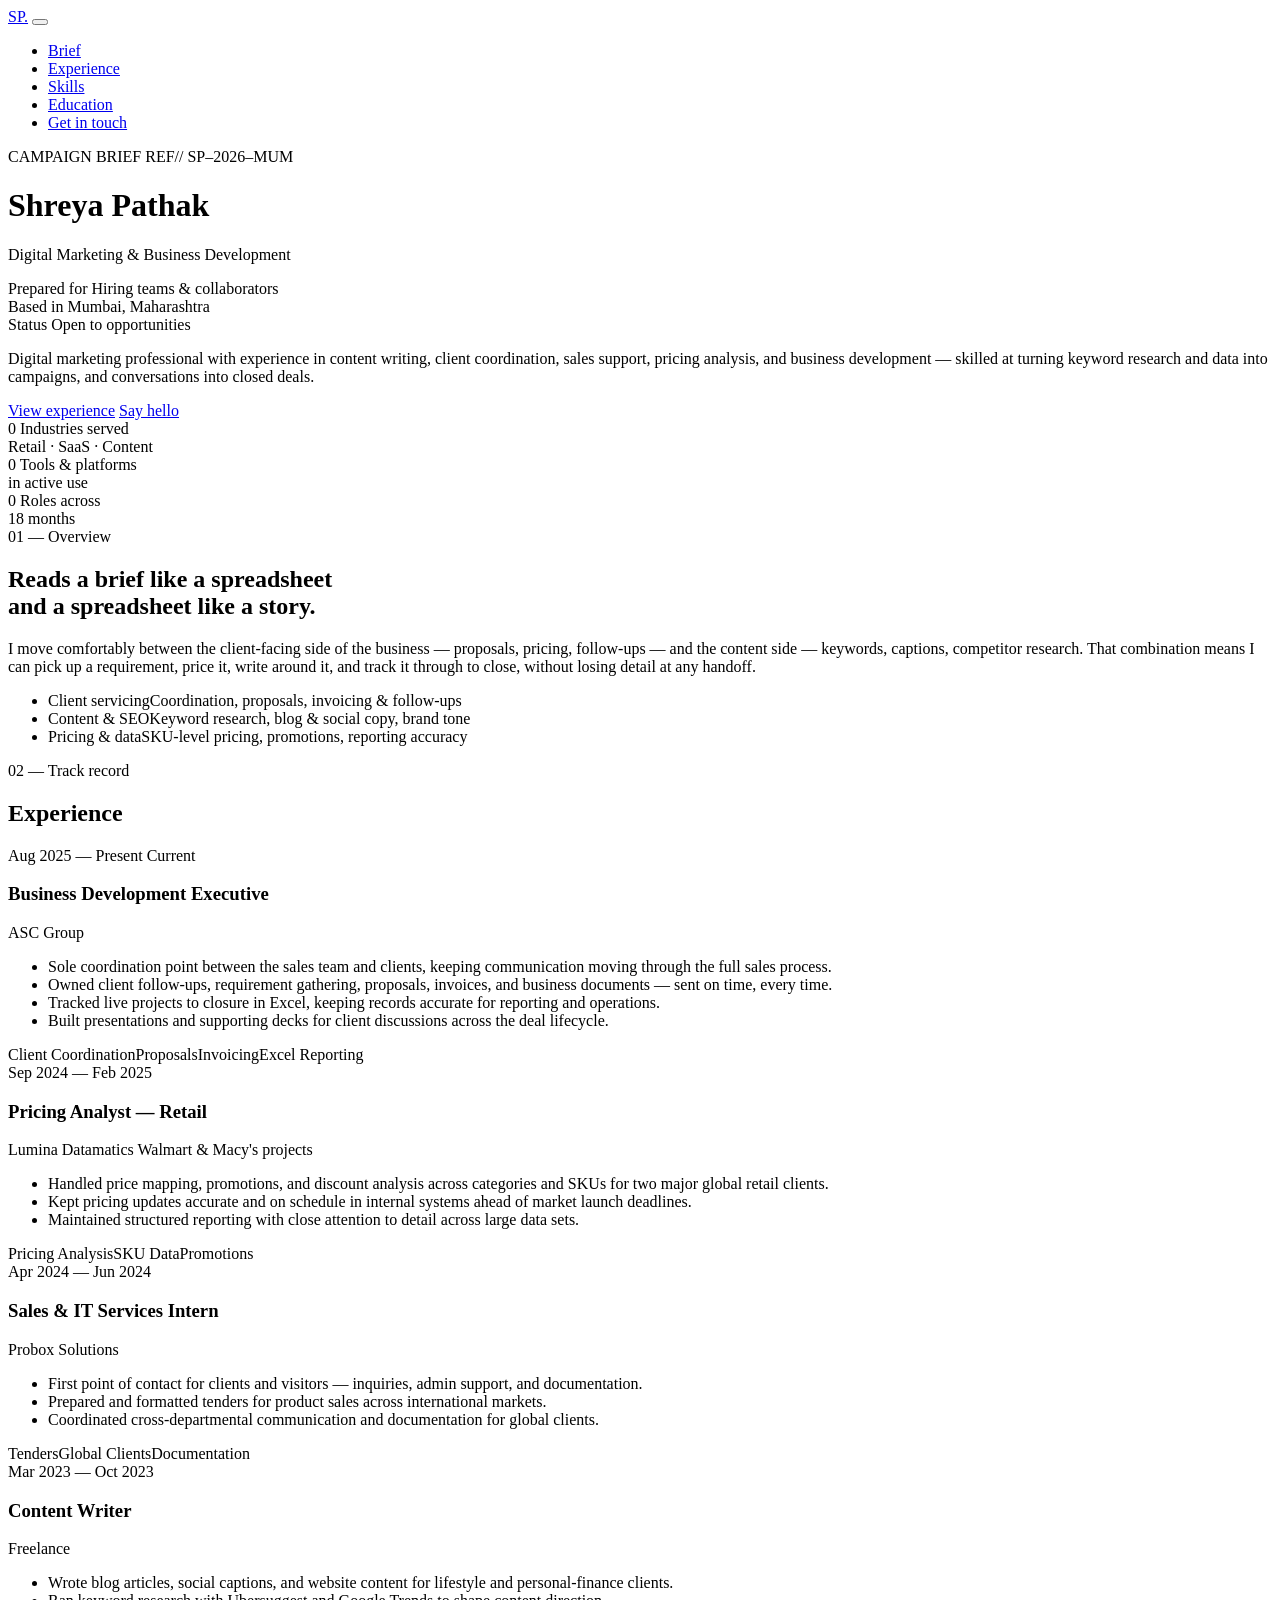
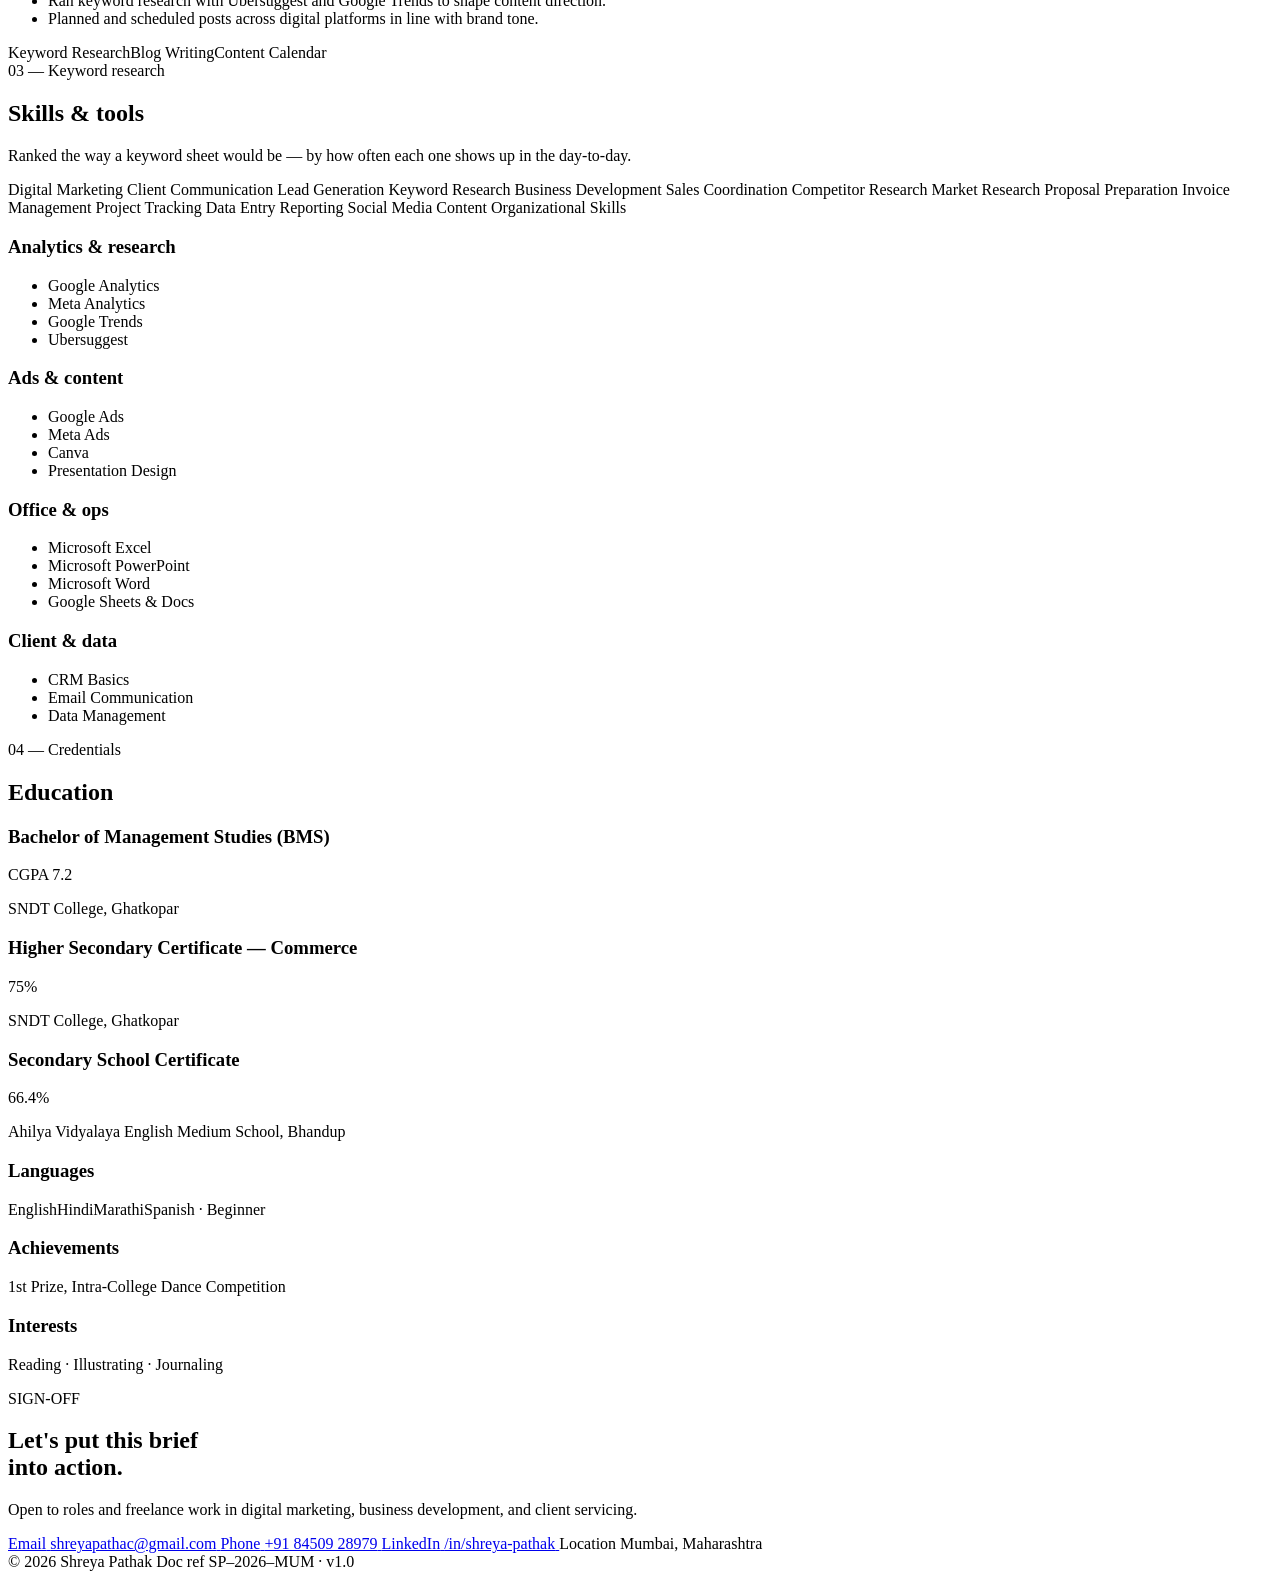
==== index.html @ b9bb6fd2 "Add files via upload" ====
<!DOCTYPE html>
<html lang="en">
<head>
<meta charset="UTF-8">
<meta name="viewport" content="width=device-width, initial-scale=1.0">
<title>Shreya Pathak — Digital Marketing &amp; Business Development</title>
<meta name="description" content="Portfolio of Shreya Pathak — digital marketing, business development, and client servicing professional based in Mumbai.">
<link rel="preconnect" href="https://fonts.googleapis.com">
<link rel="preconnect" href="https://fonts.gstatic.com" crossorigin>
<link href="https://fonts.googleapis.com/css2?family=Fraunces:ital,opsz,wght@0,9..144,300;0,9..144,500;0,9..144,600;1,9..144,500&family=Inter:wght@400;500;600&family=Space+Mono:wght@400;700&display=swap" rel="stylesheet">
<link rel="stylesheet" href="assets/style.css">
</head>
<body>

<div class="grain" aria-hidden="true"></div>

<!-- ============ NAV ============ -->
<nav class="nav">
  <a href="#top" class="nav__mark">SP<span class="nav__mark-dot">.</span></a>
  <button class="nav__toggle" id="navToggle" aria-label="Open menu" aria-expanded="false">
    <span></span><span></span><span></span>
  </button>
  <ul class="nav__links" id="navLinks">
    <li><a href="#brief">Brief</a></li>
    <li><a href="#experience">Experience</a></li>
    <li><a href="#skills">Skills</a></li>
    <li><a href="#education">Education</a></li>
    <li><a href="#contact" class="nav__cta">Get in touch</a></li>
  </ul>
</nav>

<!-- ============ HERO — CAMPAIGN BRIEF COVER ============ -->
<header class="hero" id="top">
  <div class="hero__doc">
    <div class="hero__doc-top">
      <span class="hero__tag">CAMPAIGN&nbsp;BRIEF</span>
      <span class="hero__tag hero__tag--ref">REF// SP–2026–MUM</span>
    </div>

    <h1 class="hero__title">
      <span class="hero__title-line">Shreya</span>
      <span class="hero__title-line hero__title-line--em">Pathak</span>
    </h1>

    <p class="hero__role">Digital Marketing &amp; Business Development</p>

    <div class="hero__meta">
      <div class="hero__meta-item">
        <span class="hero__meta-label">Prepared for</span>
        <span class="hero__meta-value">Hiring teams &amp; collaborators</span>
      </div>
      <div class="hero__meta-item">
        <span class="hero__meta-label">Based in</span>
        <span class="hero__meta-value">Mumbai, Maharashtra</span>
      </div>
      <div class="hero__meta-item">
        <span class="hero__meta-label">Status</span>
        <span class="hero__meta-value hero__meta-value--live"><span class="pulse"></span>Open to opportunities</span>
      </div>
    </div>

    <p class="hero__summary">
      Digital marketing professional with experience in content writing, client coordination, sales support, pricing analysis, and business development — skilled at turning keyword research and data into campaigns, and conversations into closed deals.
    </p>

    <div class="hero__actions">
      <a href="#experience" class="btn btn--primary">View experience</a>
      <a href="mailto:shreyapathac@gmail.com" class="btn btn--ghost">Say hello</a>
    </div>
  </div>

  <div class="hero__side" aria-hidden="true">
    <div class="hero__kpi">
      <span class="hero__kpi-num" data-count="3">0</span>
      <span class="hero__kpi-label">Industries served<br>Retail · SaaS · Content</span>
    </div>
    <div class="hero__kpi">
      <span class="hero__kpi-num" data-count="15">0</span>
      <span class="hero__kpi-label">Tools &amp; platforms<br>in active use</span>
    </div>
    <div class="hero__kpi">
      <span class="hero__kpi-num" data-count="4">0</span>
      <span class="hero__kpi-label">Roles across<br>18 months</span>
    </div>
  </div>
</header>

<main>

<!-- ============ BRIEF / ABOUT ============ -->
<section class="section brief" id="brief">
  <div class="section__head">
    <span class="section__eyebrow">01 — Overview</span>
    <h2 class="section__title">Reads a brief like a spreadsheet<br>and a spreadsheet like a story.</h2>
  </div>
  <div class="brief__grid">
    <p class="brief__text">
      I move comfortably between the client-facing side of the business — proposals, pricing, follow-ups — and the content side — keywords, captions, competitor research. That combination means I can pick up a requirement, price it, write around it, and track it through to close, without losing detail at any handoff.
    </p>
    <ul class="brief__list">
      <li><span class="brief__list-mark">Client servicing</span>Coordination, proposals, invoicing &amp; follow-ups</li>
      <li><span class="brief__list-mark">Content &amp; SEO</span>Keyword research, blog &amp; social copy, brand tone</li>
      <li><span class="brief__list-mark">Pricing &amp; data</span>SKU-level pricing, promotions, reporting accuracy</li>
    </ul>
  </div>
</section>

<!-- ============ EXPERIENCE — TIMELINE ============ -->
<section class="section experience" id="experience">
  <div class="section__head">
    <span class="section__eyebrow">02 — Track record</span>
    <h2 class="section__title">Experience</h2>
  </div>

  <div class="timeline">

    <article class="role">
      <div class="role__when">
        <span class="role__dates">Aug 2025 — Present</span>
        <span class="role__badge role__badge--current">Current</span>
      </div>
      <div class="role__body">
        <h3 class="role__title">Business Development Executive</h3>
        <p class="role__org">ASC Group</p>
        <ul class="role__points">
          <li>Sole coordination point between the sales team and clients, keeping communication moving through the full sales process.</li>
          <li>Owned client follow-ups, requirement gathering, proposals, invoices, and business documents — sent on time, every time.</li>
          <li>Tracked live projects to closure in Excel, keeping records accurate for reporting and operations.</li>
          <li>Built presentations and supporting decks for client discussions across the deal lifecycle.</li>
        </ul>
        <div class="role__tags">
          <span class="tag">Client Coordination</span><span class="tag">Proposals</span><span class="tag">Invoicing</span><span class="tag">Excel Reporting</span>
        </div>
      </div>
    </article>

    <article class="role">
      <div class="role__when">
        <span class="role__dates">Sep 2024 — Feb 2025</span>
      </div>
      <div class="role__body">
        <h3 class="role__title">Pricing Analyst — Retail</h3>
        <p class="role__org">Lumina Datamatics <span class="role__org-note">Walmart &amp; Macy's projects</span></p>
        <ul class="role__points">
          <li>Handled price mapping, promotions, and discount analysis across categories and SKUs for two major global retail clients.</li>
          <li>Kept pricing updates accurate and on schedule in internal systems ahead of market launch deadlines.</li>
          <li>Maintained structured reporting with close attention to detail across large data sets.</li>
        </ul>
        <div class="role__tags">
          <span class="tag">Pricing Analysis</span><span class="tag">SKU Data</span><span class="tag">Promotions</span>
        </div>
      </div>
    </article>

    <article class="role">
      <div class="role__when">
        <span class="role__dates">Apr 2024 — Jun 2024</span>
      </div>
      <div class="role__body">
        <h3 class="role__title">Sales &amp; IT Services Intern</h3>
        <p class="role__org">Probox Solutions</p>
        <ul class="role__points">
          <li>First point of contact for clients and visitors — inquiries, admin support, and documentation.</li>
          <li>Prepared and formatted tenders for product sales across international markets.</li>
          <li>Coordinated cross-departmental communication and documentation for global clients.</li>
        </ul>
        <div class="role__tags">
          <span class="tag">Tenders</span><span class="tag">Global Clients</span><span class="tag">Documentation</span>
        </div>
      </div>
    </article>

    <article class="role">
      <div class="role__when">
        <span class="role__dates">Mar 2023 — Oct 2023</span>
      </div>
      <div class="role__body">
        <h3 class="role__title">Content Writer</h3>
        <p class="role__org">Freelance</p>
        <ul class="role__points">
          <li>Wrote blog articles, social captions, and website content for lifestyle and personal-finance clients.</li>
          <li>Ran keyword research with Ubersuggest and Google Trends to shape content direction.</li>
          <li>Planned and scheduled posts across digital platforms in line with brand tone.</li>
        </ul>
        <div class="role__tags">
          <span class="tag">Keyword Research</span><span class="tag">Blog Writing</span><span class="tag">Content Calendar</span>
        </div>
      </div>
    </article>

  </div>
</section>

<!-- ============ SKILLS — KEYWORD TAG CLOUD ============ -->
<section class="section skills" id="skills">
  <div class="section__head">
    <span class="section__eyebrow">03 — Keyword research</span>
    <h2 class="section__title">Skills &amp; tools</h2>
    <p class="section__sub">Ranked the way a keyword sheet would be — by how often each one shows up in the day-to-day.</p>
  </div>

  <div class="skillcloud">
    <span class="tag tag--xl">Digital Marketing</span>
    <span class="tag tag--lg">Client Communication</span>
    <span class="tag tag--lg">Lead Generation</span>
    <span class="tag tag--md">Keyword Research</span>
    <span class="tag tag--lg">Business Development</span>
    <span class="tag tag--md">Sales Coordination</span>
    <span class="tag tag--sm">Competitor Research</span>
    <span class="tag tag--md">Market Research</span>
    <span class="tag tag--sm">Proposal Preparation</span>
    <span class="tag tag--sm">Invoice Management</span>
    <span class="tag tag--md">Project Tracking</span>
    <span class="tag tag--sm">Data Entry</span>
    <span class="tag tag--md">Reporting</span>
    <span class="tag tag--lg">Social Media Content</span>
    <span class="tag tag--sm">Organizational Skills</span>
  </div>

  <div class="toolgrid">
    <div class="toolgrid__group">
      <h3 class="toolgrid__label">Analytics &amp; research</h3>
      <ul>
        <li>Google Analytics</li>
        <li>Meta Analytics</li>
        <li>Google Trends</li>
        <li>Ubersuggest</li>
      </ul>
    </div>
    <div class="toolgrid__group">
      <h3 class="toolgrid__label">Ads &amp; content</h3>
      <ul>
        <li>Google Ads</li>
        <li>Meta Ads</li>
        <li>Canva</li>
        <li>Presentation Design</li>
      </ul>
    </div>
    <div class="toolgrid__group">
      <h3 class="toolgrid__label">Office &amp; ops</h3>
      <ul>
        <li>Microsoft Excel</li>
        <li>Microsoft PowerPoint</li>
        <li>Microsoft Word</li>
        <li>Google Sheets &amp; Docs</li>
      </ul>
    </div>
    <div class="toolgrid__group">
      <h3 class="toolgrid__label">Client &amp; data</h3>
      <ul>
        <li>CRM Basics</li>
        <li>Email Communication</li>
        <li>Data Management</li>
      </ul>
    </div>
  </div>
</section>

<!-- ============ EDUCATION ============ -->
<section class="section education" id="education">
  <div class="section__head">
    <span class="section__eyebrow">04 — Credentials</span>
    <h2 class="section__title">Education</h2>
  </div>

  <div class="edu-list">
    <div class="edu-item">
      <div class="edu-item__top">
        <h3>Bachelor of Management Studies (BMS)</h3>
        <span class="edu-item__score">CGPA 7.2</span>
      </div>
      <p>SNDT College, Ghatkopar</p>
    </div>
    <div class="edu-item">
      <div class="edu-item__top">
        <h3>Higher Secondary Certificate — Commerce</h3>
        <span class="edu-item__score">75%</span>
      </div>
      <p>SNDT College, Ghatkopar</p>
    </div>
    <div class="edu-item">
      <div class="edu-item__top">
        <h3>Secondary School Certificate</h3>
        <span class="edu-item__score">66.4%</span>
      </div>
      <p>Ahilya Vidyalaya English Medium School, Bhandup</p>
    </div>
  </div>

  <div class="extras">
    <div class="extras__col">
      <h3 class="toolgrid__label">Languages</h3>
      <div class="extras__chips">
        <span class="tag">English</span><span class="tag">Hindi</span><span class="tag">Marathi</span><span class="tag">Spanish · Beginner</span>
      </div>
    </div>
    <div class="extras__col">
      <h3 class="toolgrid__label">Achievements</h3>
      <p class="extras__text">1st Prize, Intra-College Dance Competition</p>
    </div>
    <div class="extras__col">
      <h3 class="toolgrid__label">Interests</h3>
      <p class="extras__text">Reading · Illustrating · Journaling</p>
    </div>
  </div>
</section>

<!-- ============ CONTACT ============ -->
<section class="section contact" id="contact">
  <div class="contact__doc">
    <span class="hero__tag">SIGN-OFF</span>
    <h2 class="contact__title">Let's put this brief<br>into action.</h2>
    <p class="contact__text">Open to roles and freelance work in digital marketing, business development, and client servicing.</p>
    <div class="contact__grid">
      <a href="mailto:shreyapathac@gmail.com" class="contact__item">
        <span class="contact__label">Email</span>
        <span class="contact__value">shreyapathac@gmail.com</span>
      </a>
      <a href="tel:+918450928979" class="contact__item">
        <span class="contact__label">Phone</span>
        <span class="contact__value">+91 84509 28979</span>
      </a>
      <a href="https://www.linkedin.com/in/shreya-pathak-097768383/" target="_blank" rel="noopener" class="contact__item">
        <span class="contact__label">LinkedIn</span>
        <span class="contact__value">/in/shreya-pathak</span>
      </a>
      <span class="contact__item contact__item--static">
        <span class="contact__label">Location</span>
        <span class="contact__value">Mumbai, Maharashtra</span>
      </span>
    </div>
  </div>
</section>

</main>

<footer class="footer">
  <span>© 2026 Shreya Pathak</span>
  <span class="footer__note">Doc ref SP–2026–MUM · v1.0</span>
</footer>

<script src="assets/script.js"></script>
</body>
</html>
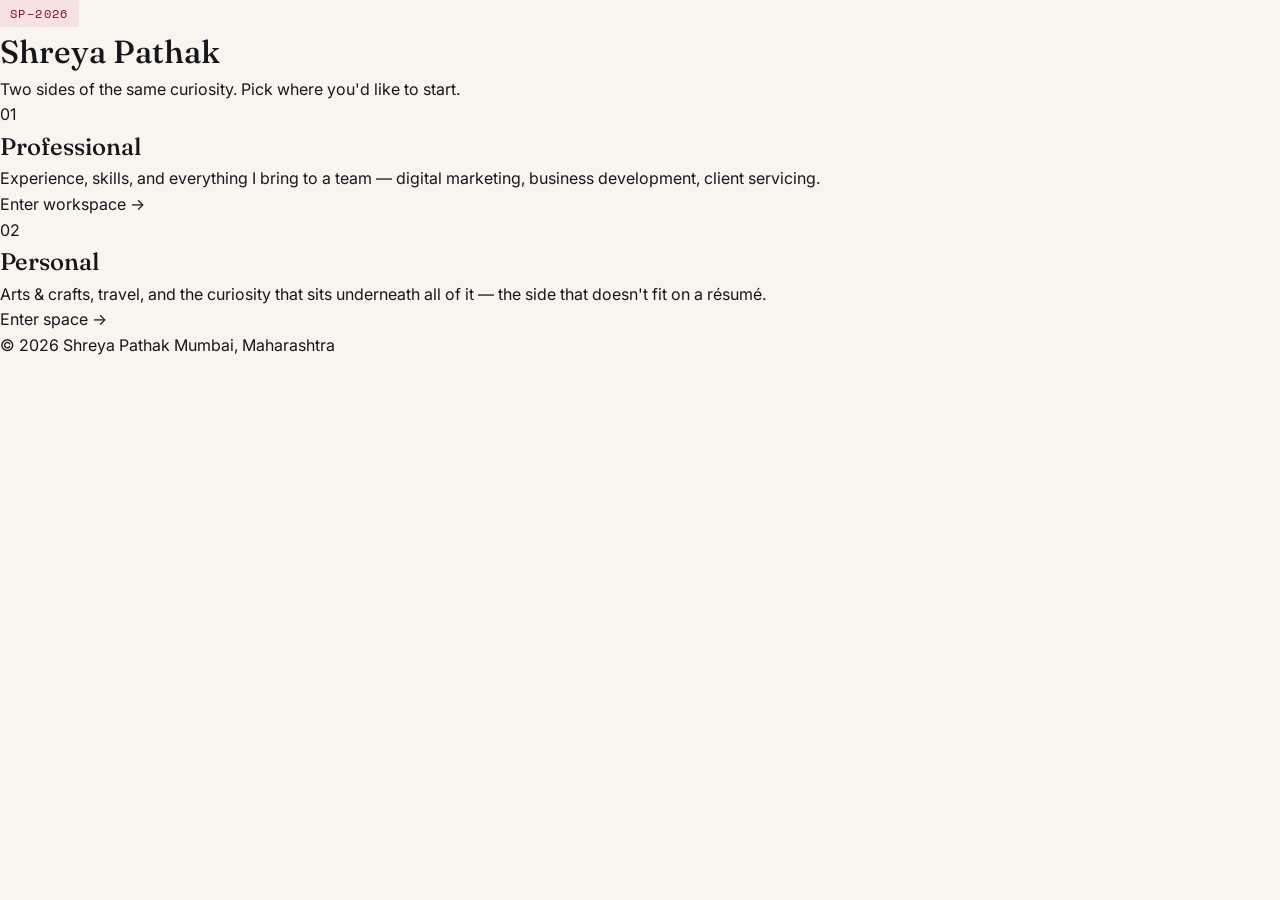
==== commit 9292502c: "Update index.html" ====
--- a/index.html
+++ b/index.html
@@ -3,342 +3,53 @@
 <head>
 <meta charset="UTF-8">
 <meta name="viewport" content="width=device-width, initial-scale=1.0">
-<title>Shreya Pathak — Digital Marketing &amp; Business Development</title>
-<meta name="description" content="Portfolio of Shreya Pathak — digital marketing, business development, and client servicing professional based in Mumbai.">
+<title>Shreya Pathak</title>
+<meta name="description" content="Shreya Pathak — digital marketing &amp; business development professional, maker, and traveller. Choose a space to explore.">
 <link rel="preconnect" href="https://fonts.googleapis.com">
 <link rel="preconnect" href="https://fonts.gstatic.com" crossorigin>
 <link href="https://fonts.googleapis.com/css2?family=Fraunces:ital,opsz,wght@0,9..144,300;0,9..144,500;0,9..144,600;1,9..144,500&family=Inter:wght@400;500;600&family=Space+Mono:wght@400;700&display=swap" rel="stylesheet">
 <link rel="stylesheet" href="assets/style.css">
 </head>
-<body>
+<body class="landing">
 
 <div class="grain" aria-hidden="true"></div>
 
-<!-- ============ NAV ============ -->
-<nav class="nav">
-  <a href="#top" class="nav__mark">SP<span class="nav__mark-dot">.</span></a>
-  <button class="nav__toggle" id="navToggle" aria-label="Open menu" aria-expanded="false">
-    <span></span><span></span><span></span>
-  </button>
-  <ul class="nav__links" id="navLinks">
-    <li><a href="#brief">Brief</a></li>
-    <li><a href="#experience">Experience</a></li>
-    <li><a href="#skills">Skills</a></li>
-    <li><a href="#education">Education</a></li>
-    <li><a href="#contact" class="nav__cta">Get in touch</a></li>
-  </ul>
-</nav>
+<div class="fork">
 
-<!-- ============ HERO — CAMPAIGN BRIEF COVER ============ -->
-<header class="hero" id="top">
-  <div class="hero__doc">
-    <div class="hero__doc-top">
-      <span class="hero__tag">CAMPAIGN&nbsp;BRIEF</span>
-      <span class="hero__tag hero__tag--ref">REF// SP–2026–MUM</span>
-    </div>
-
-    <h1 class="hero__title">
-      <span class="hero__title-line">Shreya</span>
-      <span class="hero__title-line hero__title-line--em">Pathak</span>
-    </h1>
-
-    <p class="hero__role">Digital Marketing &amp; Business Development</p>
-
-    <div class="hero__meta">
-      <div class="hero__meta-item">
-        <span class="hero__meta-label">Prepared for</span>
-        <span class="hero__meta-value">Hiring teams &amp; collaborators</span>
-      </div>
-      <div class="hero__meta-item">
-        <span class="hero__meta-label">Based in</span>
-        <span class="hero__meta-value">Mumbai, Maharashtra</span>
-      </div>
-      <div class="hero__meta-item">
-        <span class="hero__meta-label">Status</span>
-        <span class="hero__meta-value hero__meta-value--live"><span class="pulse"></span>Open to opportunities</span>
-      </div>
-    </div>
-
-    <p class="hero__summary">
-      Digital marketing professional with experience in content writing, client coordination, sales support, pricing analysis, and business development — skilled at turning keyword research and data into campaigns, and conversations into closed deals.
-    </p>
-
-    <div class="hero__actions">
-      <a href="#experience" class="btn btn--primary">View experience</a>
-      <a href="mailto:shreyapathac@gmail.com" class="btn btn--ghost">Say hello</a>
-    </div>
+  <div class="fork__intro">
+    <span class="hero__tag">SP–2026</span>
+    <h1 class="fork__name">Shreya Pathak</h1>
+    <p class="fork__tagline">Two sides of the same curiosity. Pick where you'd like to start.</p>
   </div>
 
-  <div class="hero__side" aria-hidden="true">
-    <div class="hero__kpi">
-      <span class="hero__kpi-num" data-count="3">0</span>
-      <span class="hero__kpi-label">Industries served<br>Retail · SaaS · Content</span>
-    </div>
-    <div class="hero__kpi">
-      <span class="hero__kpi-num" data-count="15">0</span>
-      <span class="hero__kpi-label">Tools &amp; platforms<br>in active use</span>
-    </div>
-    <div class="hero__kpi">
-      <span class="hero__kpi-num" data-count="4">0</span>
-      <span class="hero__kpi-label">Roles across<br>18 months</span>
-    </div>
-  </div>
-</header>
+  <div class="fork__panels">
 
-<main>
+    <a href="professional.html" class="fork__panel fork__panel--pro">
+      <div class="fork__panel-inner">
+        <span class="fork__panel-eyebrow">01</span>
+        <h2 class="fork__panel-title">Professional</h2>
+        <p class="fork__panel-text">Experience, skills, and everything I bring to a team — digital marketing, business development, client servicing.</p>
+        <span class="fork__panel-cta">Enter workspace →</span>
+      </div>
+    </a>
 
-<!-- ============ BRIEF / ABOUT ============ -->
-<section class="section brief" id="brief">
-  <div class="section__head">
-    <span class="section__eyebrow">01 — Overview</span>
-    <h2 class="section__title">Reads a brief like a spreadsheet<br>and a spreadsheet like a story.</h2>
-  </div>
-  <div class="brief__grid">
-    <p class="brief__text">
-      I move comfortably between the client-facing side of the business — proposals, pricing, follow-ups — and the content side — keywords, captions, competitor research. That combination means I can pick up a requirement, price it, write around it, and track it through to close, without losing detail at any handoff.
-    </p>
-    <ul class="brief__list">
-      <li><span class="brief__list-mark">Client servicing</span>Coordination, proposals, invoicing &amp; follow-ups</li>
-      <li><span class="brief__list-mark">Content &amp; SEO</span>Keyword research, blog &amp; social copy, brand tone</li>
-      <li><span class="brief__list-mark">Pricing &amp; data</span>SKU-level pricing, promotions, reporting accuracy</li>
-    </ul>
-  </div>
-</section>
+    <a href="personal.html" class="fork__panel fork__panel--personal">
+      <div class="fork__panel-inner">
+        <span class="fork__panel-eyebrow">02</span>
+        <h2 class="fork__panel-title">Personal</h2>
+        <p class="fork__panel-text">Arts &amp; crafts, travel, and the curiosity that sits underneath all of it — the side that doesn't fit on a résumé.</p>
+        <span class="fork__panel-cta">Enter space →</span>
+      </div>
+    </a>
 
-<!-- ============ EXPERIENCE — TIMELINE ============ -->
-<section class="section experience" id="experience">
-  <div class="section__head">
-    <span class="section__eyebrow">02 — Track record</span>
-    <h2 class="section__title">Experience</h2>
   </div>
 
-  <div class="timeline">
+  <footer class="fork__footer">
+    <span>© 2026 Shreya Pathak</span>
+    <span>Mumbai, Maharashtra</span>
+  </footer>
 
-    <article class="role">
-      <div class="role__when">
-        <span class="role__dates">Aug 2025 — Present</span>
-        <span class="role__badge role__badge--current">Current</span>
-      </div>
-      <div class="role__body">
-        <h3 class="role__title">Business Development Executive</h3>
-        <p class="role__org">ASC Group</p>
-        <ul class="role__points">
-          <li>Sole coordination point between the sales team and clients, keeping communication moving through the full sales process.</li>
-          <li>Owned client follow-ups, requirement gathering, proposals, invoices, and business documents — sent on time, every time.</li>
-          <li>Tracked live projects to closure in Excel, keeping records accurate for reporting and operations.</li>
-          <li>Built presentations and supporting decks for client discussions across the deal lifecycle.</li>
-        </ul>
-        <div class="role__tags">
-          <span class="tag">Client Coordination</span><span class="tag">Proposals</span><span class="tag">Invoicing</span><span class="tag">Excel Reporting</span>
-        </div>
-      </div>
-    </article>
+</div>
 
-    <article class="role">
-      <div class="role__when">
-        <span class="role__dates">Sep 2024 — Feb 2025</span>
-      </div>
-      <div class="role__body">
-        <h3 class="role__title">Pricing Analyst — Retail</h3>
-        <p class="role__org">Lumina Datamatics <span class="role__org-note">Walmart &amp; Macy's projects</span></p>
-        <ul class="role__points">
-          <li>Handled price mapping, promotions, and discount analysis across categories and SKUs for two major global retail clients.</li>
-          <li>Kept pricing updates accurate and on schedule in internal systems ahead of market launch deadlines.</li>
-          <li>Maintained structured reporting with close attention to detail across large data sets.</li>
-        </ul>
-        <div class="role__tags">
-          <span class="tag">Pricing Analysis</span><span class="tag">SKU Data</span><span class="tag">Promotions</span>
-        </div>
-      </div>
-    </article>
-
-    <article class="role">
-      <div class="role__when">
-        <span class="role__dates">Apr 2024 — Jun 2024</span>
-      </div>
-      <div class="role__body">
-        <h3 class="role__title">Sales &amp; IT Services Intern</h3>
-        <p class="role__org">Probox Solutions</p>
-        <ul class="role__points">
-          <li>First point of contact for clients and visitors — inquiries, admin support, and documentation.</li>
-          <li>Prepared and formatted tenders for product sales across international markets.</li>
-          <li>Coordinated cross-departmental communication and documentation for global clients.</li>
-        </ul>
-        <div class="role__tags">
-          <span class="tag">Tenders</span><span class="tag">Global Clients</span><span class="tag">Documentation</span>
-        </div>
-      </div>
-    </article>
-
-    <article class="role">
-      <div class="role__when">
-        <span class="role__dates">Mar 2023 — Oct 2023</span>
-      </div>
-      <div class="role__body">
-        <h3 class="role__title">Content Writer</h3>
-        <p class="role__org">Freelance</p>
-        <ul class="role__points">
-          <li>Wrote blog articles, social captions, and website content for lifestyle and personal-finance clients.</li>
-          <li>Ran keyword research with Ubersuggest and Google Trends to shape content direction.</li>
-          <li>Planned and scheduled posts across digital platforms in line with brand tone.</li>
-        </ul>
-        <div class="role__tags">
-          <span class="tag">Keyword Research</span><span class="tag">Blog Writing</span><span class="tag">Content Calendar</span>
-        </div>
-      </div>
-    </article>
-
-  </div>
-</section>
-
-<!-- ============ SKILLS — KEYWORD TAG CLOUD ============ -->
-<section class="section skills" id="skills">
-  <div class="section__head">
-    <span class="section__eyebrow">03 — Keyword research</span>
-    <h2 class="section__title">Skills &amp; tools</h2>
-    <p class="section__sub">Ranked the way a keyword sheet would be — by how often each one shows up in the day-to-day.</p>
-  </div>
-
-  <div class="skillcloud">
-    <span class="tag tag--xl">Digital Marketing</span>
-    <span class="tag tag--lg">Client Communication</span>
-    <span class="tag tag--lg">Lead Generation</span>
-    <span class="tag tag--md">Keyword Research</span>
-    <span class="tag tag--lg">Business Development</span>
-    <span class="tag tag--md">Sales Coordination</span>
-    <span class="tag tag--sm">Competitor Research</span>
-    <span class="tag tag--md">Market Research</span>
-    <span class="tag tag--sm">Proposal Preparation</span>
-    <span class="tag tag--sm">Invoice Management</span>
-    <span class="tag tag--md">Project Tracking</span>
-    <span class="tag tag--sm">Data Entry</span>
-    <span class="tag tag--md">Reporting</span>
-    <span class="tag tag--lg">Social Media Content</span>
-    <span class="tag tag--sm">Organizational Skills</span>
-  </div>
-
-  <div class="toolgrid">
-    <div class="toolgrid__group">
-      <h3 class="toolgrid__label">Analytics &amp; research</h3>
-      <ul>
-        <li>Google Analytics</li>
-        <li>Meta Analytics</li>
-        <li>Google Trends</li>
-        <li>Ubersuggest</li>
-      </ul>
-    </div>
-    <div class="toolgrid__group">
-      <h3 class="toolgrid__label">Ads &amp; content</h3>
-      <ul>
-        <li>Google Ads</li>
-        <li>Meta Ads</li>
-        <li>Canva</li>
-        <li>Presentation Design</li>
-      </ul>
-    </div>
-    <div class="toolgrid__group">
-      <h3 class="toolgrid__label">Office &amp; ops</h3>
-      <ul>
-        <li>Microsoft Excel</li>
-        <li>Microsoft PowerPoint</li>
-        <li>Microsoft Word</li>
-        <li>Google Sheets &amp; Docs</li>
-      </ul>
-    </div>
-    <div class="toolgrid__group">
-      <h3 class="toolgrid__label">Client &amp; data</h3>
-      <ul>
-        <li>CRM Basics</li>
-        <li>Email Communication</li>
-        <li>Data Management</li>
-      </ul>
-    </div>
-  </div>
-</section>
-
-<!-- ============ EDUCATION ============ -->
-<section class="section education" id="education">
-  <div class="section__head">
-    <span class="section__eyebrow">04 — Credentials</span>
-    <h2 class="section__title">Education</h2>
-  </div>
-
-  <div class="edu-list">
-    <div class="edu-item">
-      <div class="edu-item__top">
-        <h3>Bachelor of Management Studies (BMS)</h3>
-        <span class="edu-item__score">CGPA 7.2</span>
-      </div>
-      <p>SNDT College, Ghatkopar</p>
-    </div>
-    <div class="edu-item">
-      <div class="edu-item__top">
-        <h3>Higher Secondary Certificate — Commerce</h3>
-        <span class="edu-item__score">75%</span>
-      </div>
-      <p>SNDT College, Ghatkopar</p>
-    </div>
-    <div class="edu-item">
-      <div class="edu-item__top">
-        <h3>Secondary School Certificate</h3>
-        <span class="edu-item__score">66.4%</span>
-      </div>
-      <p>Ahilya Vidyalaya English Medium School, Bhandup</p>
-    </div>
-  </div>
-
-  <div class="extras">
-    <div class="extras__col">
-      <h3 class="toolgrid__label">Languages</h3>
-      <div class="extras__chips">
-        <span class="tag">English</span><span class="tag">Hindi</span><span class="tag">Marathi</span><span class="tag">Spanish · Beginner</span>
-      </div>
-    </div>
-    <div class="extras__col">
-      <h3 class="toolgrid__label">Achievements</h3>
-      <p class="extras__text">1st Prize, Intra-College Dance Competition</p>
-    </div>
-    <div class="extras__col">
-      <h3 class="toolgrid__label">Interests</h3>
-      <p class="extras__text">Reading · Illustrating · Journaling</p>
-    </div>
-  </div>
-</section>
-
-<!-- ============ CONTACT ============ -->
-<section class="section contact" id="contact">
-  <div class="contact__doc">
-    <span class="hero__tag">SIGN-OFF</span>
-    <h2 class="contact__title">Let's put this brief<br>into action.</h2>
-    <p class="contact__text">Open to roles and freelance work in digital marketing, business development, and client servicing.</p>
-    <div class="contact__grid">
-      <a href="mailto:shreyapathac@gmail.com" class="contact__item">
-        <span class="contact__label">Email</span>
-        <span class="contact__value">shreyapathac@gmail.com</span>
-      </a>
-      <a href="tel:+918450928979" class="contact__item">
-        <span class="contact__label">Phone</span>
-        <span class="contact__value">+91 84509 28979</span>
-      </a>
-      <a href="https://www.linkedin.com/in/shreya-pathak-097768383/" target="_blank" rel="noopener" class="contact__item">
-        <span class="contact__label">LinkedIn</span>
-        <span class="contact__value">/in/shreya-pathak</span>
-      </a>
-      <span class="contact__item contact__item--static">
-        <span class="contact__label">Location</span>
-        <span class="contact__value">Mumbai, Maharashtra</span>
-      </span>
-    </div>
-  </div>
-</section>
-
-</main>
-
-<footer class="footer">
-  <span>© 2026 Shreya Pathak</span>
-  <span class="footer__note">Doc ref SP–2026–MUM · v1.0</span>
-</footer>
-
-<script src="assets/script.js"></script>
 </body>
 </html>
--- a/assets/style.css
+++ b/assets/style.css
@@ -0,0 +1,340 @@
+/* ============================================================
+   TOKENS
+   ============================================================ */
+:root{
+  --paper:      #FAF6EF;
+  --paper-2:    #F1EBDD;
+  --ink:        #16171D;
+  --ink-soft:   #55565f;
+  --line:       rgba(22,23,29,0.14);
+  --accent:     #E23E57;   /* signal pink — campaign / urgency */
+  --accent-ink: #7A0E24;
+  --growth:     #1F7A54;   /* growth green — metrics / success */
+  --mono-bg:    #16171D;
+  --mono-ink:   #F3EFE4;
+
+  --display: "Fraunces", "Iowan Old Style", serif;
+  --body:    "Inter", -apple-system, sans-serif;
+  --mono:    "Space Mono", "SFMono-Regular", monospace;
+
+  --wrap: 1180px;
+  --gutter: clamp(24px, 5vw, 72px);
+  --radius: 3px;
+}
+
+*{ box-sizing:border-box; }
+html{ scroll-behavior:smooth; }
+body{
+  margin:0;
+  background:var(--paper);
+  color:var(--ink);
+  font-family:var(--body);
+  font-size:16px;
+  line-height:1.6;
+  -webkit-font-smoothing:antialiased;
+}
+h1,h2,h3{ margin:0; font-family:var(--display); font-weight:500; }
+p{ margin:0; }
+ul{ margin:0; padding:0; list-style:none; }
+a{ color:inherit; text-decoration:none; }
+img{ max-width:100%; display:block; }
+
+@media (prefers-reduced-motion: reduce){
+  *{ animation-duration:0.01ms !important; transition-duration:0.01ms !important; scroll-behavior:auto !important; }
+}
+
+/* faint paper grain, purely decorative */
+.grain{
+  position:fixed; inset:0; pointer-events:none; z-index:999;
+  opacity:0.035; mix-blend-mode:multiply;
+  background-image:url("data:image/svg+xml,%3Csvg xmlns='http://www.w3.org/2000/svg' width='120' height='120'%3E%3Cfilter id='n'%3E%3CfeTurbulence type='fractalNoise' baseFrequency='0.9' numOctaves='2' stitchTiles='stitch'/%3E%3C/filter%3E%3Crect width='100%25' height='100%25' filter='url(%23n)'/%3E%3C/svg%3E");
+}
+
+/* ============================================================
+   NAV
+   ============================================================ */
+.nav{
+  position:sticky; top:0; z-index:100;
+  display:flex; align-items:center; justify-content:space-between;
+  padding:20px var(--gutter);
+  background:rgba(250,246,239,0.86);
+  backdrop-filter:blur(10px);
+  border-bottom:1px solid var(--line);
+}
+.nav__mark{
+  font-family:var(--display); font-weight:600; font-size:1.3rem; letter-spacing:0.01em;
+}
+.nav__mark-dot{ color:var(--accent); }
+.nav__links{ display:flex; align-items:center; gap:36px; }
+.nav__links a{
+  font-family:var(--mono); font-size:0.78rem; text-transform:uppercase; letter-spacing:0.06em;
+  color:var(--ink-soft);
+  position:relative; padding-bottom:3px;
+}
+.nav__links a:not(.nav__cta)::after{
+  content:""; position:absolute; left:0; bottom:0; height:1px; width:0;
+  background:var(--accent); transition:width 0.25s ease;
+}
+.nav__links a:not(.nav__cta):hover{ color:var(--ink); }
+.nav__links a:not(.nav__cta):hover::after{ width:100%; }
+.nav__cta{
+  color:var(--paper); background:var(--ink); padding:9px 16px; border-radius:var(--radius);
+  transition:background 0.2s ease;
+}
+.nav__cta:hover{ background:var(--accent); }
+.nav__toggle{ display:none; }
+
+/* ============================================================
+   HERO — campaign-brief cover sheet
+   ============================================================ */
+.hero{
+  display:grid; grid-template-columns:1.65fr 1fr;
+  gap:var(--gutter);
+  padding:56px var(--gutter) 88px;
+  max-width:var(--wrap); margin:0 auto;
+  border-bottom:1px solid var(--line);
+}
+.hero__doc-top{
+  display:flex; justify-content:space-between; align-items:center;
+  padding-bottom:18px; margin-bottom:34px; border-bottom:1px dashed var(--line);
+}
+.hero__tag{
+  font-family:var(--mono); font-size:0.72rem; letter-spacing:0.12em;
+  color:var(--accent-ink); background:rgba(226,62,87,0.1);
+  padding:5px 10px; border-radius:2px;
+}
+.hero__tag--ref{ color:var(--ink-soft); background:transparent; padding-right:0; }
+
+.hero__title{ font-size:clamp(3.2rem, 8vw, 6.4rem); line-height:0.94; letter-spacing:-0.01em; }
+.hero__title-line{ display:block; }
+.hero__title-line--em{ font-style:italic; font-weight:500; color:var(--accent-ink); }
+
+.hero__role{
+  margin-top:18px; font-family:var(--mono); font-size:0.95rem; letter-spacing:0.03em;
+  color:var(--ink-soft); text-transform:uppercase;
+}
+
+.hero__meta{
+  display:flex; flex-wrap:wrap; gap:28px 40px;
+  margin-top:34px; padding:20px 0; border-top:1px solid var(--line); border-bottom:1px solid var(--line);
+}
+.hero__meta-item{ display:flex; flex-direction:column; gap:5px; }
+.hero__meta-label{ font-family:var(--mono); font-size:0.68rem; text-transform:uppercase; letter-spacing:0.1em; color:var(--ink-soft); }
+.hero__meta-value{ font-size:0.98rem; font-weight:500; }
+.hero__meta-value--live{ display:flex; align-items:center; gap:8px; color:var(--growth); }
+.pulse{
+  width:8px; height:8px; border-radius:50%; background:var(--growth);
+  box-shadow:0 0 0 0 rgba(31,122,84,0.5);
+  animation:pulse 2.2s infinite;
+}
+@keyframes pulse{
+  0%{ box-shadow:0 0 0 0 rgba(31,122,84,0.45); }
+  70%{ box-shadow:0 0 0 8px rgba(31,122,84,0); }
+  100%{ box-shadow:0 0 0 0 rgba(31,122,84,0); }
+}
+
+.hero__summary{ margin-top:30px; max-width:52ch; font-size:1.08rem; color:var(--ink-soft); }
+
+.hero__actions{ display:flex; gap:14px; margin-top:38px; }
+.btn{
+  font-family:var(--mono); font-size:0.8rem; letter-spacing:0.05em; text-transform:uppercase;
+  padding:14px 24px; border-radius:var(--radius); border:1px solid var(--ink);
+  transition:all 0.2s ease; display:inline-block;
+}
+.btn--primary{ background:var(--ink); color:var(--paper); }
+.btn--primary:hover{ background:var(--accent); border-color:var(--accent); }
+.btn--ghost{ background:transparent; color:var(--ink); }
+.btn--ghost:hover{ background:var(--ink); color:var(--paper); }
+
+.hero__side{
+  display:flex; flex-direction:column; gap:0;
+  border-left:1px dashed var(--line); padding-left:var(--gutter);
+}
+.hero__kpi{
+  padding:26px 0; border-bottom:1px dashed var(--line);
+}
+.hero__kpi:last-child{ border-bottom:none; }
+.hero__kpi-num{
+  font-family:var(--display); font-size:3.2rem; font-weight:500; color:var(--accent-ink); line-height:1;
+  display:block;
+}
+.hero__kpi-label{
+  display:block; margin-top:10px; font-family:var(--mono); font-size:0.75rem; letter-spacing:0.04em;
+  color:var(--ink-soft); line-height:1.5;
+}
+
+/* ============================================================
+   SECTION shared
+   ============================================================ */
+.section{ max-width:var(--wrap); margin:0 auto; padding:86px var(--gutter); border-bottom:1px solid var(--line); }
+.section__head{ margin-bottom:52px; max-width:64ch; }
+.section__eyebrow{
+  display:inline-block; font-family:var(--mono); font-size:0.75rem; letter-spacing:0.1em;
+  text-transform:uppercase; color:var(--accent-ink); margin-bottom:16px;
+}
+.section__title{ font-size:clamp(1.9rem, 3.4vw, 2.7rem); line-height:1.15; letter-spacing:-0.01em; }
+.section__sub{ margin-top:14px; color:var(--ink-soft); font-size:1.02rem; }
+
+/* ============================================================
+   BRIEF / ABOUT
+   ============================================================ */
+.brief__grid{ display:grid; grid-template-columns:1.1fr 0.9fr; gap:60px; }
+.brief__text{ font-size:1.15rem; color:var(--ink-soft); max-width:48ch; }
+.brief__list{ display:flex; flex-direction:column; gap:18px; }
+.brief__list li{
+  font-size:0.98rem; color:var(--ink-soft); padding:16px 0 16px 20px;
+  border-left:2px solid var(--line); position:relative;
+}
+.brief__list-mark{
+  display:block; font-family:var(--mono); font-size:0.78rem; text-transform:uppercase; letter-spacing:0.05em;
+  color:var(--ink); margin-bottom:4px; font-weight:700;
+}
+
+/* ============================================================
+   EXPERIENCE — timeline
+   ============================================================ */
+.timeline{ display:flex; flex-direction:column; }
+.role{
+  display:grid; grid-template-columns:220px 1fr; gap:40px;
+  padding:38px 0; border-top:1px solid var(--line);
+}
+.role:last-child{ border-bottom:1px solid var(--line); }
+.role__when{ display:flex; flex-direction:column; gap:10px; }
+.role__dates{ font-family:var(--mono); font-size:0.82rem; color:var(--ink-soft); }
+.role__badge{
+  align-self:flex-start; font-family:var(--mono); font-size:0.68rem; text-transform:uppercase; letter-spacing:0.06em;
+  padding:4px 9px; border-radius:20px;
+}
+.role__badge--current{ background:rgba(31,122,84,0.12); color:var(--growth); }
+
+.role__title{ font-size:1.4rem; font-weight:500; }
+.role__org{ margin-top:4px; font-family:var(--mono); font-size:0.88rem; color:var(--accent-ink); }
+.role__org-note{ color:var(--ink-soft); }
+.role__points{ margin-top:18px; display:flex; flex-direction:column; gap:10px; max-width:62ch; }
+.role__points li{
+  position:relative; padding-left:18px; color:var(--ink-soft); font-size:0.97rem;
+}
+.role__points li::before{
+  content:""; position:absolute; left:0; top:0.65em; width:6px; height:1px; background:var(--accent);
+}
+.role__tags{ display:flex; flex-wrap:wrap; gap:8px; margin-top:20px; }
+
+/* tag chip base */
+.tag{
+  font-family:var(--mono); font-size:0.72rem; letter-spacing:0.03em;
+  color:var(--ink); border:1px solid var(--line); border-radius:20px;
+  padding:6px 13px; white-space:nowrap; background:var(--paper-2);
+  transition:border-color 0.2s ease, color 0.2s ease;
+}
+.tag:hover{ border-color:var(--accent); color:var(--accent-ink); }
+
+/* ============================================================
+   SKILLS — keyword tag cloud
+   ============================================================ */
+.skillcloud{
+  display:flex; flex-wrap:wrap; gap:12px; margin-bottom:64px;
+}
+.skillcloud .tag{ padding:9px 16px; }
+.tag--xl{ font-size:1.05rem; padding:13px 22px; background:var(--ink); color:var(--paper); border-color:var(--ink); }
+.tag--xl:hover{ background:var(--accent); border-color:var(--accent); color:#fff; }
+.tag--lg{ font-size:0.9rem; padding:11px 18px; }
+.tag--md{ font-size:0.78rem; }
+.tag--sm{ font-size:0.7rem; opacity:0.85; }
+
+.toolgrid{
+  display:grid; grid-template-columns:repeat(4, 1fr); gap:32px;
+  padding-top:44px; border-top:1px dashed var(--line);
+}
+.toolgrid__label{
+  font-family:var(--mono); font-size:0.72rem; text-transform:uppercase; letter-spacing:0.08em;
+  color:var(--accent-ink); margin-bottom:14px; font-weight:700;
+}
+.toolgrid__group ul{ display:flex; flex-direction:column; gap:9px; }
+.toolgrid__group li{ font-size:0.92rem; color:var(--ink-soft); }
+
+/* ============================================================
+   EDUCATION
+   ============================================================ */
+.edu-list{ display:flex; flex-direction:column; }
+.edu-item{ padding:22px 0; border-top:1px solid var(--line); }
+.edu-list .edu-item:last-child{ border-bottom:1px solid var(--line); }
+.edu-item__top{ display:flex; justify-content:space-between; align-items:baseline; gap:20px; }
+.edu-item__top h3{ font-size:1.12rem; font-weight:500; }
+.edu-item__score{ font-family:var(--mono); font-size:0.82rem; color:var(--growth); white-space:nowrap; }
+.edu-item p{ margin-top:6px; color:var(--ink-soft); font-size:0.92rem; }
+
+.extras{ display:grid; grid-template-columns:repeat(3,1fr); gap:32px; margin-top:48px; padding-top:44px; border-top:1px dashed var(--line); }
+.extras__chips{ display:flex; flex-wrap:wrap; gap:8px; }
+.extras__text{ color:var(--ink-soft); font-size:0.95rem; }
+
+/* ============================================================
+   CONTACT — dark sign-off sheet
+   ============================================================ */
+.contact{
+  background:var(--mono-bg); color:var(--mono-ink); border-bottom:none;
+  max-width:none; padding:110px var(--gutter);
+}
+.contact__doc{ max-width:var(--wrap); margin:0 auto; }
+.contact .hero__tag{ background:rgba(226,62,87,0.18); color:#ff9fb0; }
+.contact__title{ margin-top:24px; font-size:clamp(2.2rem, 5vw, 3.6rem); line-height:1.08; letter-spacing:-0.01em; }
+.contact__text{ margin-top:20px; max-width:48ch; color:rgba(243,239,228,0.65); font-size:1.05rem; }
+
+.contact__grid{
+  display:grid; grid-template-columns:repeat(4, 1fr); gap:1px;
+  margin-top:56px; background:rgba(243,239,228,0.14);
+  border:1px solid rgba(243,239,228,0.14);
+}
+.contact__item{
+  background:var(--mono-bg); padding:24px 22px; display:flex; flex-direction:column; gap:8px;
+  transition:background 0.2s ease;
+}
+a.contact__item:hover{ background:#201f28; }
+.contact__label{ font-family:var(--mono); font-size:0.68rem; text-transform:uppercase; letter-spacing:0.1em; color:rgba(243,239,228,0.5); }
+.contact__value{ font-size:0.98rem; font-weight:500; word-break:break-word; }
+.contact__item--static{ cursor:default; }
+
+/* ============================================================
+   FOOTER
+   ============================================================ */
+.footer{
+  display:flex; justify-content:space-between; padding:26px var(--gutter);
+  background:var(--mono-bg); color:rgba(243,239,228,0.45);
+  font-family:var(--mono); font-size:0.72rem; letter-spacing:0.04em;
+}
+
+/* ============================================================
+   SCROLL REVEAL
+   ============================================================ */
+.reveal{ opacity:0; transform:translateY(18px); transition:opacity 0.7s ease, transform 0.7s ease; }
+.reveal.is-visible{ opacity:1; transform:translateY(0); }
+
+/* ============================================================
+   RESPONSIVE
+   ============================================================ */
+@media (max-width: 900px){
+  .hero{ grid-template-columns:1fr; }
+  .hero__side{ border-left:none; border-top:1px dashed var(--line); padding-left:0; padding-top:20px;
+    display:grid; grid-template-columns:repeat(3,1fr); gap:20px; }
+  .hero__kpi{ border-bottom:none; padding:0; }
+  .brief__grid{ grid-template-columns:1fr; gap:36px; }
+  .toolgrid{ grid-template-columns:repeat(2,1fr); }
+  .extras{ grid-template-columns:1fr; }
+  .contact__grid{ grid-template-columns:repeat(2,1fr); }
+  .role{ grid-template-columns:1fr; gap:14px; }
+}
+
+@media (max-width: 640px){
+  .nav__links{
+    position:fixed; inset:64px 0 0 0; background:var(--paper);
+    flex-direction:column; align-items:flex-start; padding:32px var(--gutter); gap:24px;
+    transform:translateX(100%); transition:transform 0.3s ease; z-index:90;
+  }
+  .nav__links.is-open{ transform:translateX(0); }
+  .nav__toggle{
+    display:flex; flex-direction:column; gap:5px; background:none; border:none; cursor:pointer; padding:6px; z-index:101;
+  }
+  .nav__toggle span{ width:22px; height:2px; background:var(--ink); display:block; }
+  .hero__kpi-num{ font-size:2.4rem; }
+  .contact__grid{ grid-template-columns:1fr; }
+  .footer{ flex-direction:column; gap:6px; }
+}
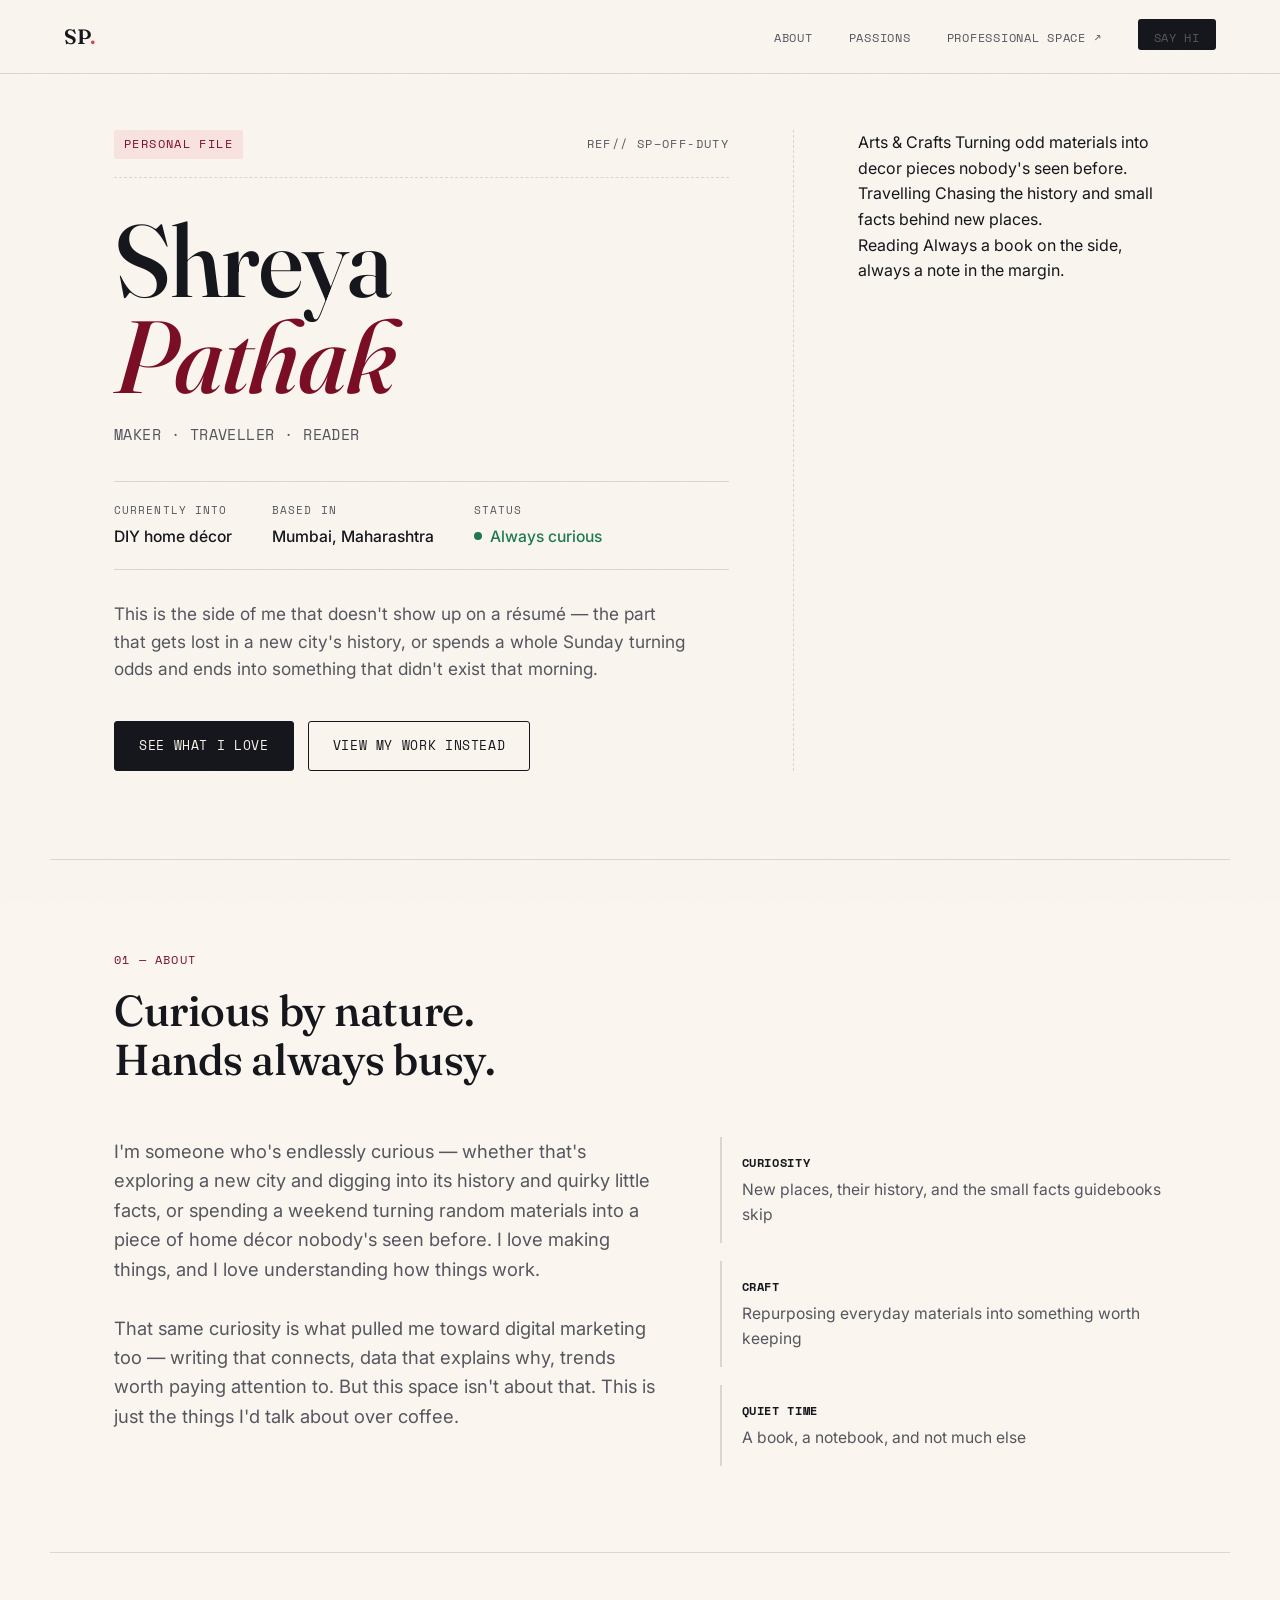
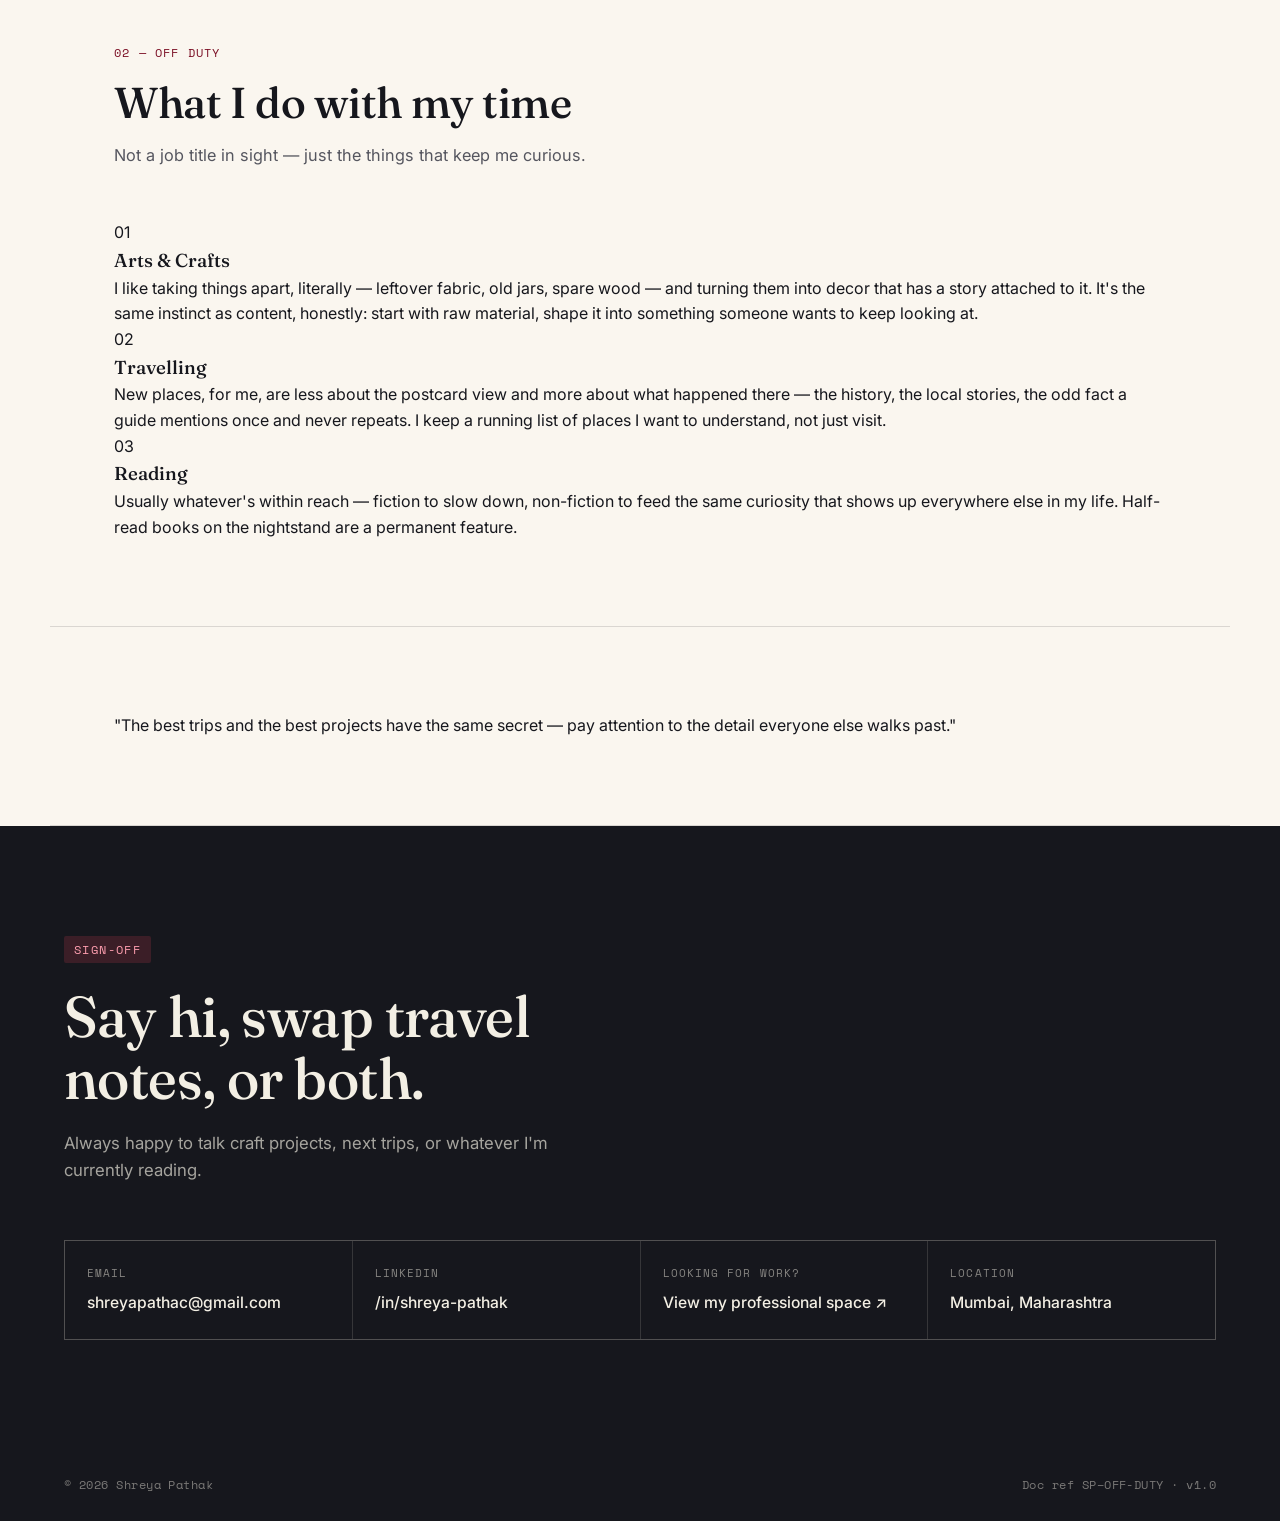
==== commit c5f0f03d: "Update index.html" ====
--- a/index.html
+++ b/index.html
@@ -4,52 +4,174 @@
 <meta charset="UTF-8">
 <meta name="viewport" content="width=device-width, initial-scale=1.0">
 <title>Shreya Pathak</title>
-<meta name="description" content="Shreya Pathak — digital marketing &amp; business development professional, maker, and traveller. Choose a space to explore.">
+<meta name="description" content="Shreya Pathak — maker, traveller, and digital marketing professional based in Mumbai.">
 <link rel="preconnect" href="https://fonts.googleapis.com">
 <link rel="preconnect" href="https://fonts.gstatic.com" crossorigin>
 <link href="https://fonts.googleapis.com/css2?family=Fraunces:ital,opsz,wght@0,9..144,300;0,9..144,500;0,9..144,600;1,9..144,500&family=Inter:wght@400;500;600&family=Space+Mono:wght@400;700&display=swap" rel="stylesheet">
 <link rel="stylesheet" href="assets/style.css">
 </head>
-<body class="landing">
+<body class="personal">
 
 <div class="grain" aria-hidden="true"></div>
 
-<div class="fork">
+<!-- ============ NAV ============ -->
+<nav class="nav">
+  <a href="#top" class="nav__mark">SP<span class="nav__mark-dot">.</span></a>
+  <button class="nav__toggle" id="navToggle" aria-label="Open menu" aria-expanded="false">
+    <span></span><span></span><span></span>
+  </button>
+  <ul class="nav__links" id="navLinks">
+    <li><a href="#about">About</a></li>
+    <li><a href="#passions">Passions</a></li>
+    <li><a href="professional.html">Professional space ↗</a></li>
+    <li><a href="#contact" class="nav__cta">Say hi</a></li>
+  </ul>
+</nav>
 
-  <div class="fork__intro">
-    <span class="hero__tag">SP–2026</span>
-    <h1 class="fork__name">Shreya Pathak</h1>
-    <p class="fork__tagline">Two sides of the same curiosity. Pick where you'd like to start.</p>
+<!-- ============ HERO — PERSONAL FILE COVER ============ -->
+<header class="hero" id="top">
+  <div class="hero__doc">
+    <div class="hero__doc-top">
+      <span class="hero__tag">PERSONAL&nbsp;FILE</span>
+      <span class="hero__tag hero__tag--ref">REF// SP–OFF-DUTY</span>
+    </div>
+
+    <h1 class="hero__title">
+      <span class="hero__title-line">Shreya</span>
+      <span class="hero__title-line hero__title-line--em">Pathak</span>
+    </h1>
+
+    <p class="hero__role">Maker · Traveller · Reader</p>
+
+    <div class="hero__meta">
+      <div class="hero__meta-item">
+        <span class="hero__meta-label">Currently into</span>
+        <span class="hero__meta-value">DIY home décor</span>
+      </div>
+      <div class="hero__meta-item">
+        <span class="hero__meta-label">Based in</span>
+        <span class="hero__meta-value">Mumbai, Maharashtra</span>
+      </div>
+      <div class="hero__meta-item">
+        <span class="hero__meta-label">Status</span>
+        <span class="hero__meta-value hero__meta-value--live"><span class="pulse"></span>Always curious</span>
+      </div>
+    </div>
+
+    <p class="hero__summary">
+      This is the side of me that doesn't show up on a résumé — the part that gets lost in a new city's history, or spends a whole Sunday turning odds and ends into something that didn't exist that morning.
+    </p>
+
+    <div class="hero__actions">
+      <a href="#passions" class="btn btn--primary">See what I love</a>
+      <a href="professional.html" class="btn btn--ghost">View my work instead</a>
+    </div>
   </div>
 
-  <div class="fork__panels">
+  <div class="hero__side hero__side--personal" aria-hidden="true">
+    <div class="hero__passion">
+      <span class="hero__passion-value">Arts &amp; Crafts</span>
+      <span class="hero__passion-label">Turning odd materials into decor pieces nobody's seen before.</span>
+    </div>
+    <div class="hero__passion">
+      <span class="hero__passion-value">Travelling</span>
+      <span class="hero__passion-label">Chasing the history and small facts behind new places.</span>
+    </div>
+    <div class="hero__passion">
+      <span class="hero__passion-value">Reading</span>
+      <span class="hero__passion-label">Always a book on the side, always a note in the margin.</span>
+    </div>
+  </div>
+</header>
 
-    <a href="professional.html" class="fork__panel fork__panel--pro">
-      <div class="fork__panel-inner">
-        <span class="fork__panel-eyebrow">01</span>
-        <h2 class="fork__panel-title">Professional</h2>
-        <p class="fork__panel-text">Experience, skills, and everything I bring to a team — digital marketing, business development, client servicing.</p>
-        <span class="fork__panel-cta">Enter workspace →</span>
-      </div>
-    </a>
+<main>
 
-    <a href="personal.html" class="fork__panel fork__panel--personal">
-      <div class="fork__panel-inner">
-        <span class="fork__panel-eyebrow">02</span>
-        <h2 class="fork__panel-title">Personal</h2>
-        <p class="fork__panel-text">Arts &amp; crafts, travel, and the curiosity that sits underneath all of it — the side that doesn't fit on a résumé.</p>
-        <span class="fork__panel-cta">Enter space →</span>
-      </div>
-    </a>
+<!-- ============ ABOUT ============ -->
+<section class="section brief" id="about">
+  <div class="section__head">
+    <span class="section__eyebrow">01 — About</span>
+    <h2 class="section__title">Curious by nature.<br>Hands always busy.</h2>
+  </div>
+  <div class="brief__grid">
+    <p class="brief__text">
+      I'm someone who's endlessly curious — whether that's exploring a new city and digging into its history and quirky little facts, or spending a weekend turning random materials into a piece of home décor nobody's seen before. I love making things, and I love understanding how things work.
+      <br><br>
+      That same curiosity is what pulled me toward digital marketing too — writing that connects, data that explains why, trends worth paying attention to. But this space isn't about that. This is just the things I'd talk about over coffee.
+    </p>
+    <ul class="brief__list">
+      <li><span class="brief__list-mark">Curiosity</span>New places, their history, and the small facts guidebooks skip</li>
+      <li><span class="brief__list-mark">Craft</span>Repurposing everyday materials into something worth keeping</li>
+      <li><span class="brief__list-mark">Quiet time</span>A book, a notebook, and not much else</li>
+    </ul>
+  </div>
+</section>
 
+<!-- ============ PASSIONS ============ -->
+<section class="section passions" id="passions">
+  <div class="section__head">
+    <span class="section__eyebrow">02 — Off duty</span>
+    <h2 class="section__title">What I do with my time</h2>
+    <p class="section__sub">Not a job title in sight — just the things that keep me curious.</p>
   </div>
 
-  <footer class="fork__footer">
-    <span>© 2026 Shreya Pathak</span>
-    <span>Mumbai, Maharashtra</span>
-  </footer>
+  <div class="passion-grid">
+    <article class="passion-card">
+      <span class="passion-card__num">01</span>
+      <h3 class="passion-card__title">Arts &amp; Crafts</h3>
+      <p class="passion-card__text">I like taking things apart, literally — leftover fabric, old jars, spare wood — and turning them into decor that has a story attached to it. It's the same instinct as content, honestly: start with raw material, shape it into something someone wants to keep looking at.</p>
+    </article>
+    <article class="passion-card">
+      <span class="passion-card__num">02</span>
+      <h3 class="passion-card__title">Travelling</h3>
+      <p class="passion-card__text">New places, for me, are less about the postcard view and more about what happened there — the history, the local stories, the odd fact a guide mentions once and never repeats. I keep a running list of places I want to understand, not just visit.</p>
+    </article>
+    <article class="passion-card">
+      <span class="passion-card__num">03</span>
+      <h3 class="passion-card__title">Reading</h3>
+      <p class="passion-card__text">Usually whatever's within reach — fiction to slow down, non-fiction to feed the same curiosity that shows up everywhere else in my life. Half-read books on the nightstand are a permanent feature.</p>
+    </article>
+  </div>
+</section>
 
-</div>
+<!-- ============ NOTE / PHILOSOPHY ============ -->
+<section class="section note">
+  <p class="note__quote">"The best trips and the best projects have the same secret — pay attention to the detail everyone else walks past."</p>
+</section>
 
+<!-- ============ CONTACT ============ -->
+<section class="section contact" id="contact">
+  <div class="contact__doc">
+    <span class="hero__tag">SIGN-OFF</span>
+    <h2 class="contact__title">Say hi, swap travel<br>notes, or both.</h2>
+    <p class="contact__text">Always happy to talk craft projects, next trips, or whatever I'm currently reading.</p>
+    <div class="contact__grid">
+      <a href="mailto:shreyapathac@gmail.com" class="contact__item">
+        <span class="contact__label">Email</span>
+        <span class="contact__value">shreyapathac@gmail.com</span>
+      </a>
+      <a href="https://www.linkedin.com/in/shreya-pathak-097768383/" target="_blank" rel="noopener" class="contact__item">
+        <span class="contact__label">LinkedIn</span>
+        <span class="contact__value">/in/shreya-pathak</span>
+      </a>
+      <a href="professional.html" class="contact__item">
+        <span class="contact__label">Looking for work?</span>
+        <span class="contact__value">View my professional space ↗</span>
+      </a>
+      <span class="contact__item contact__item--static">
+        <span class="contact__label">Location</span>
+        <span class="contact__value">Mumbai, Maharashtra</span>
+      </span>
+    </div>
+  </div>
+</section>
+
+</main>
+
+<footer class="footer">
+  <span>© 2026 Shreya Pathak</span>
+  <span class="footer__note">Doc ref SP–OFF-DUTY · v1.0</span>
+</footer>
+
+<script src="assets/script.js"></script>
 </body>
 </html>
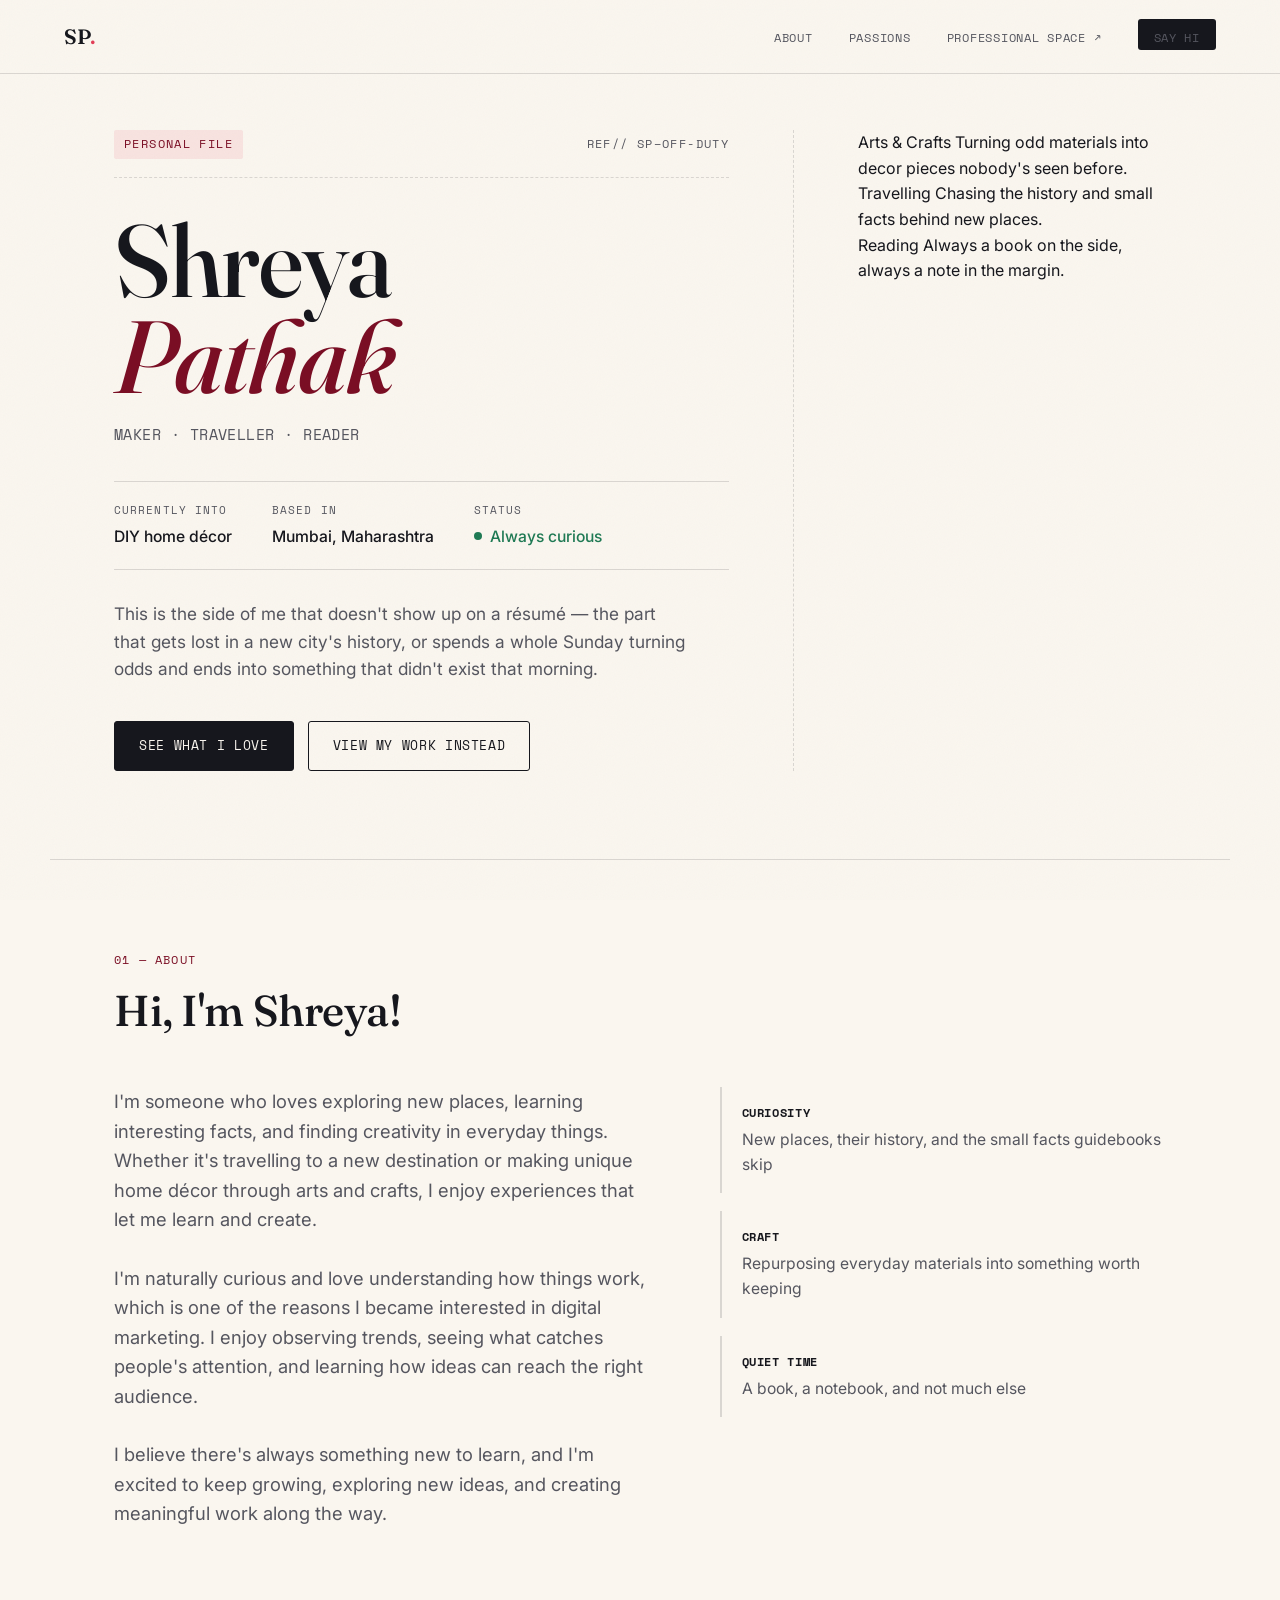
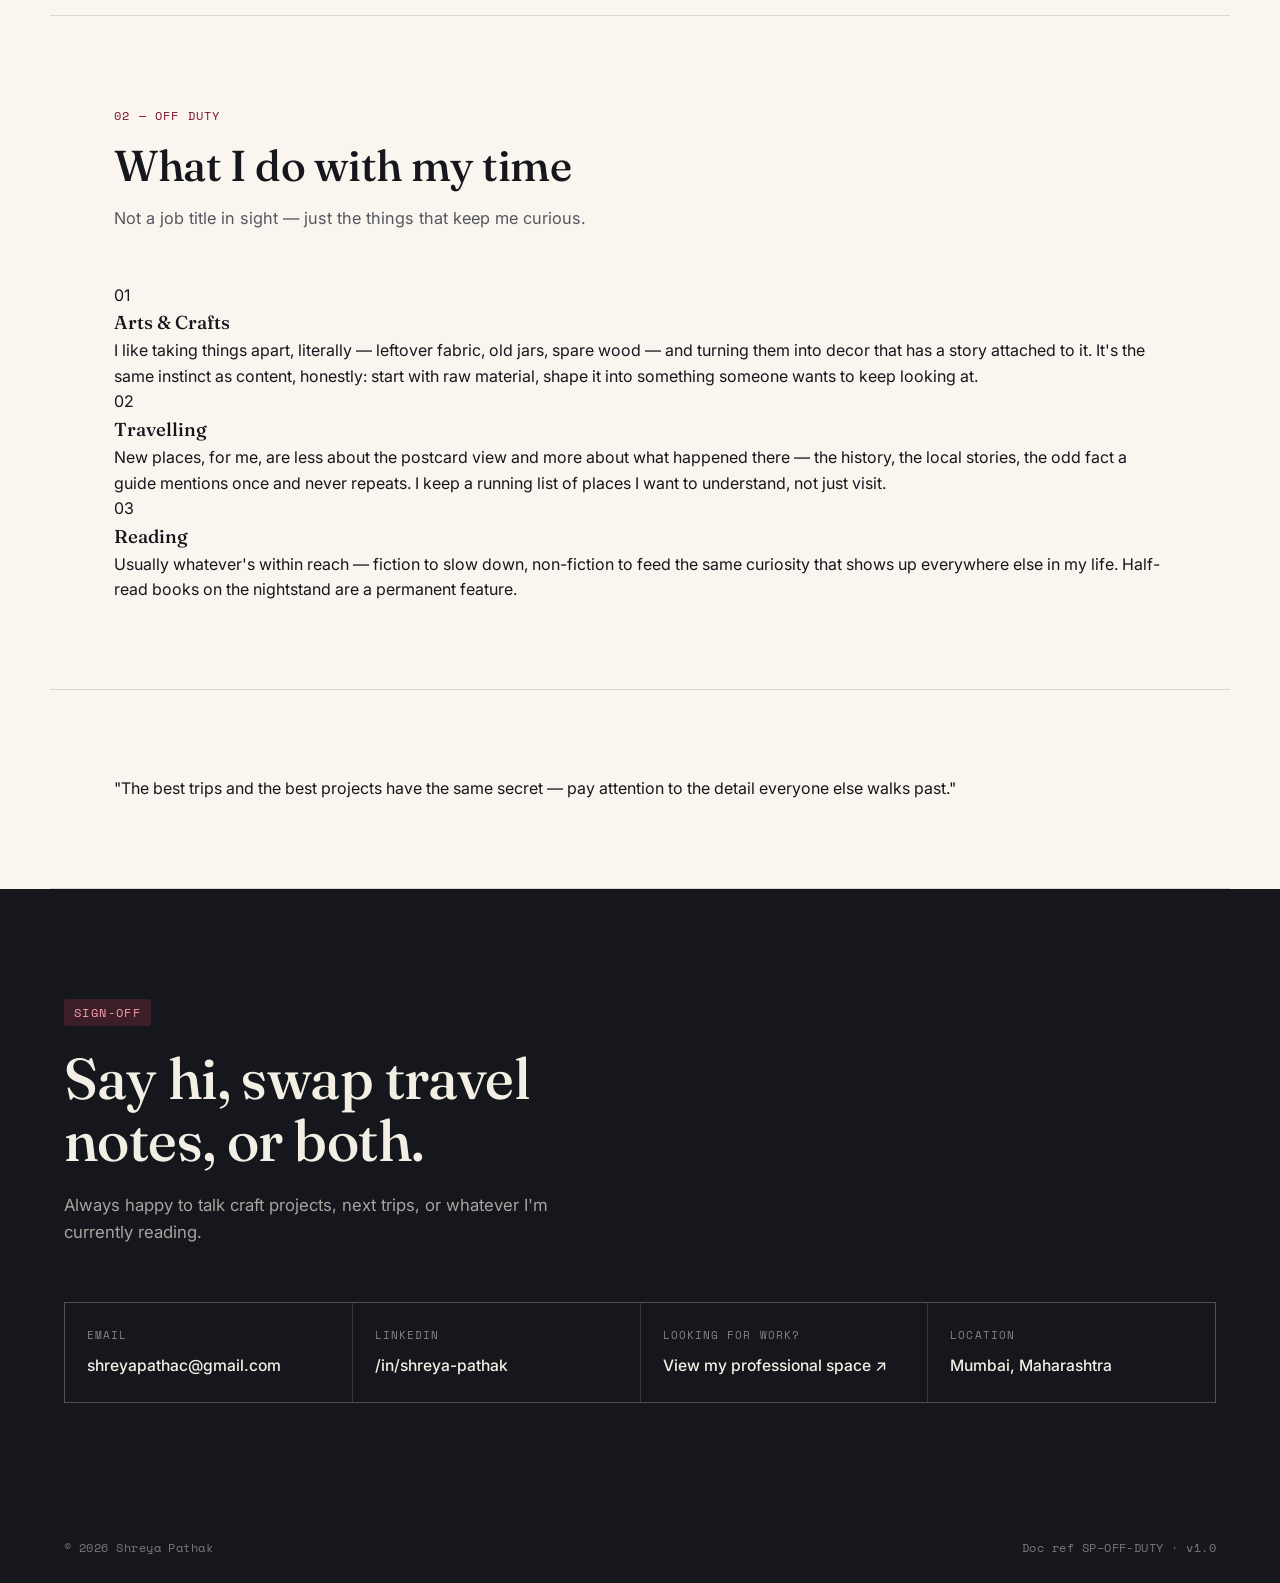
==== commit a3cacd5c: "Update index.html" ====
--- a/index.html
+++ b/index.html
@@ -90,13 +90,15 @@
 <section class="section brief" id="about">
   <div class="section__head">
     <span class="section__eyebrow">01 — About</span>
-    <h2 class="section__title">Curious by nature.<br>Hands always busy.</h2>
+    <h2 class="section__title">Hi, I'm Shreya!</h2>
   </div>
   <div class="brief__grid">
     <p class="brief__text">
-      I'm someone who's endlessly curious — whether that's exploring a new city and digging into its history and quirky little facts, or spending a weekend turning random materials into a piece of home décor nobody's seen before. I love making things, and I love understanding how things work.
+      I'm someone who loves exploring new places, learning interesting facts, and finding creativity in everyday things. Whether it's travelling to a new destination or making unique home décor through arts and crafts, I enjoy experiences that let me learn and create.
       <br><br>
-      That same curiosity is what pulled me toward digital marketing too — writing that connects, data that explains why, trends worth paying attention to. But this space isn't about that. This is just the things I'd talk about over coffee.
+      I'm naturally curious and love understanding how things work, which is one of the reasons I became interested in digital marketing. I enjoy observing trends, seeing what catches people's attention, and learning how ideas can reach the right audience.
+      <br><br>
+      I believe there's always something new to learn, and I'm excited to keep growing, exploring new ideas, and creating meaningful work along the way.
     </p>
     <ul class="brief__list">
       <li><span class="brief__list-mark">Curiosity</span>New places, their history, and the small facts guidebooks skip</li>
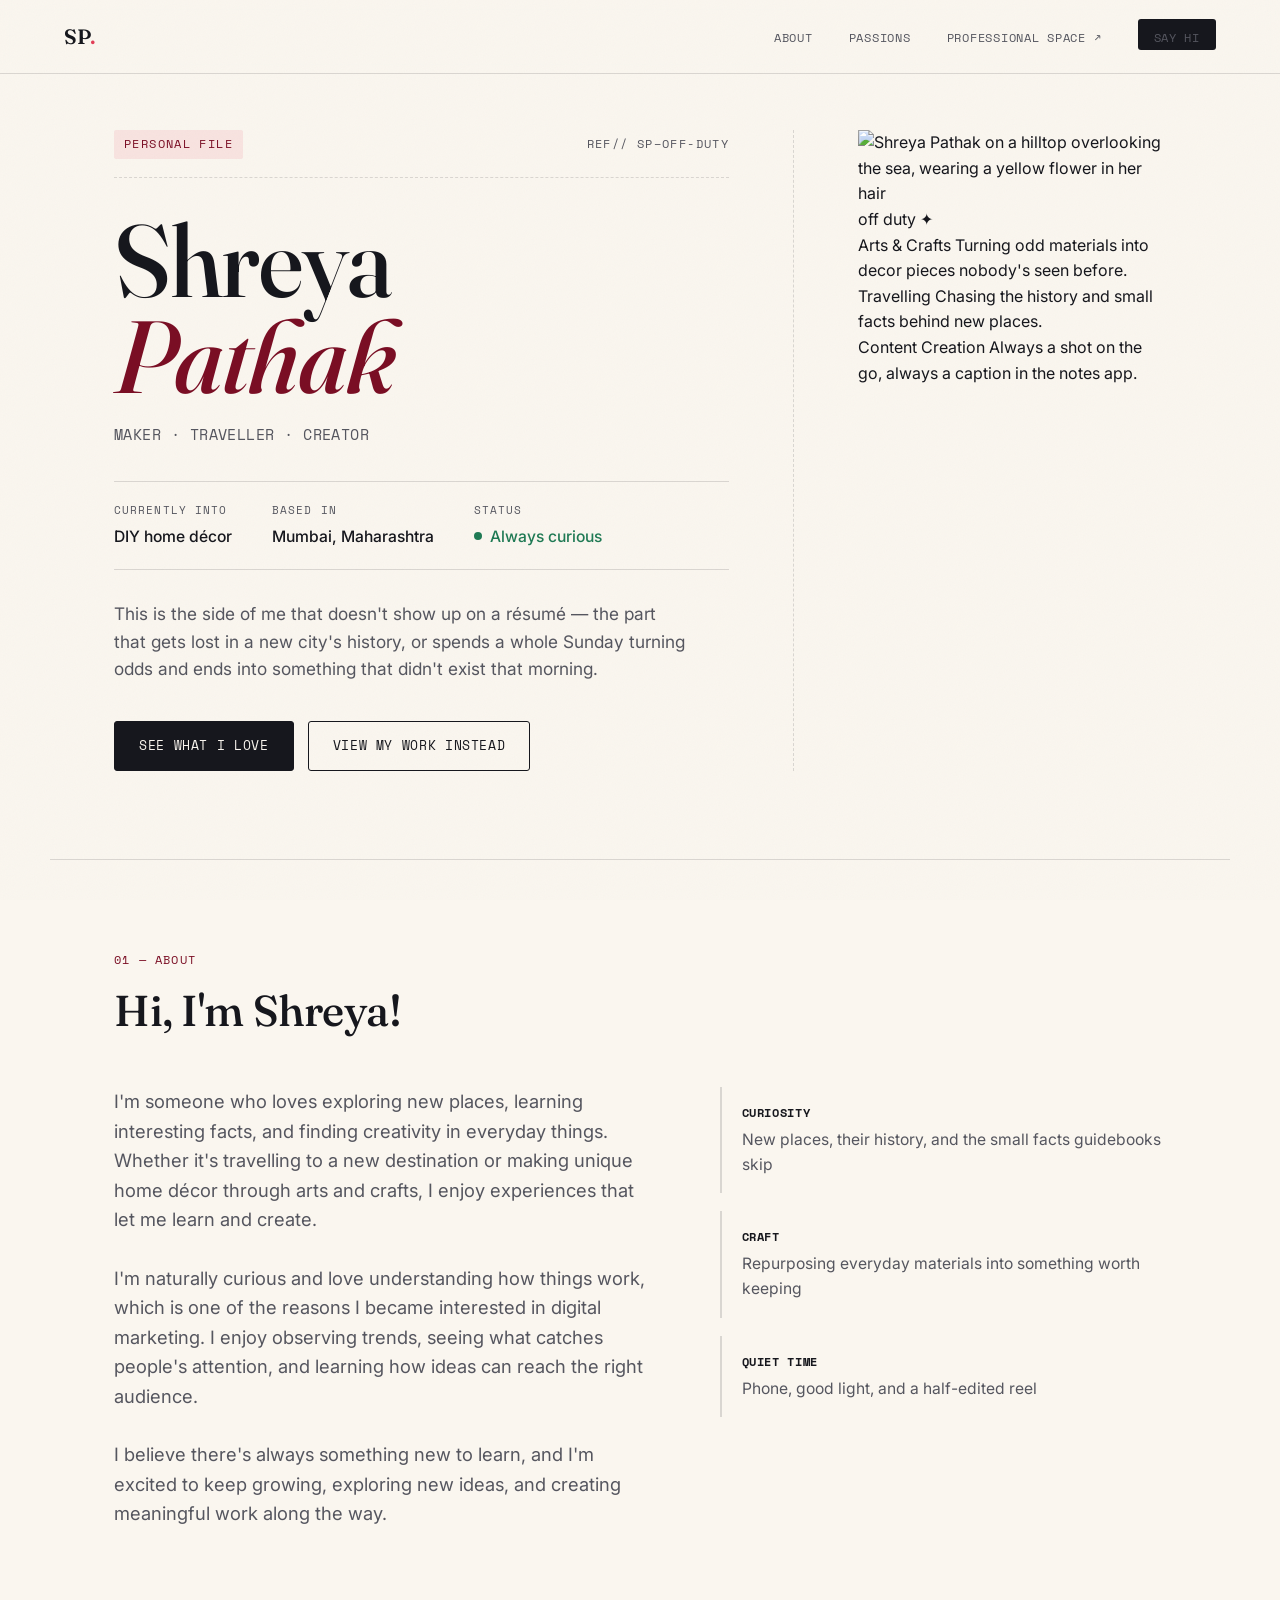
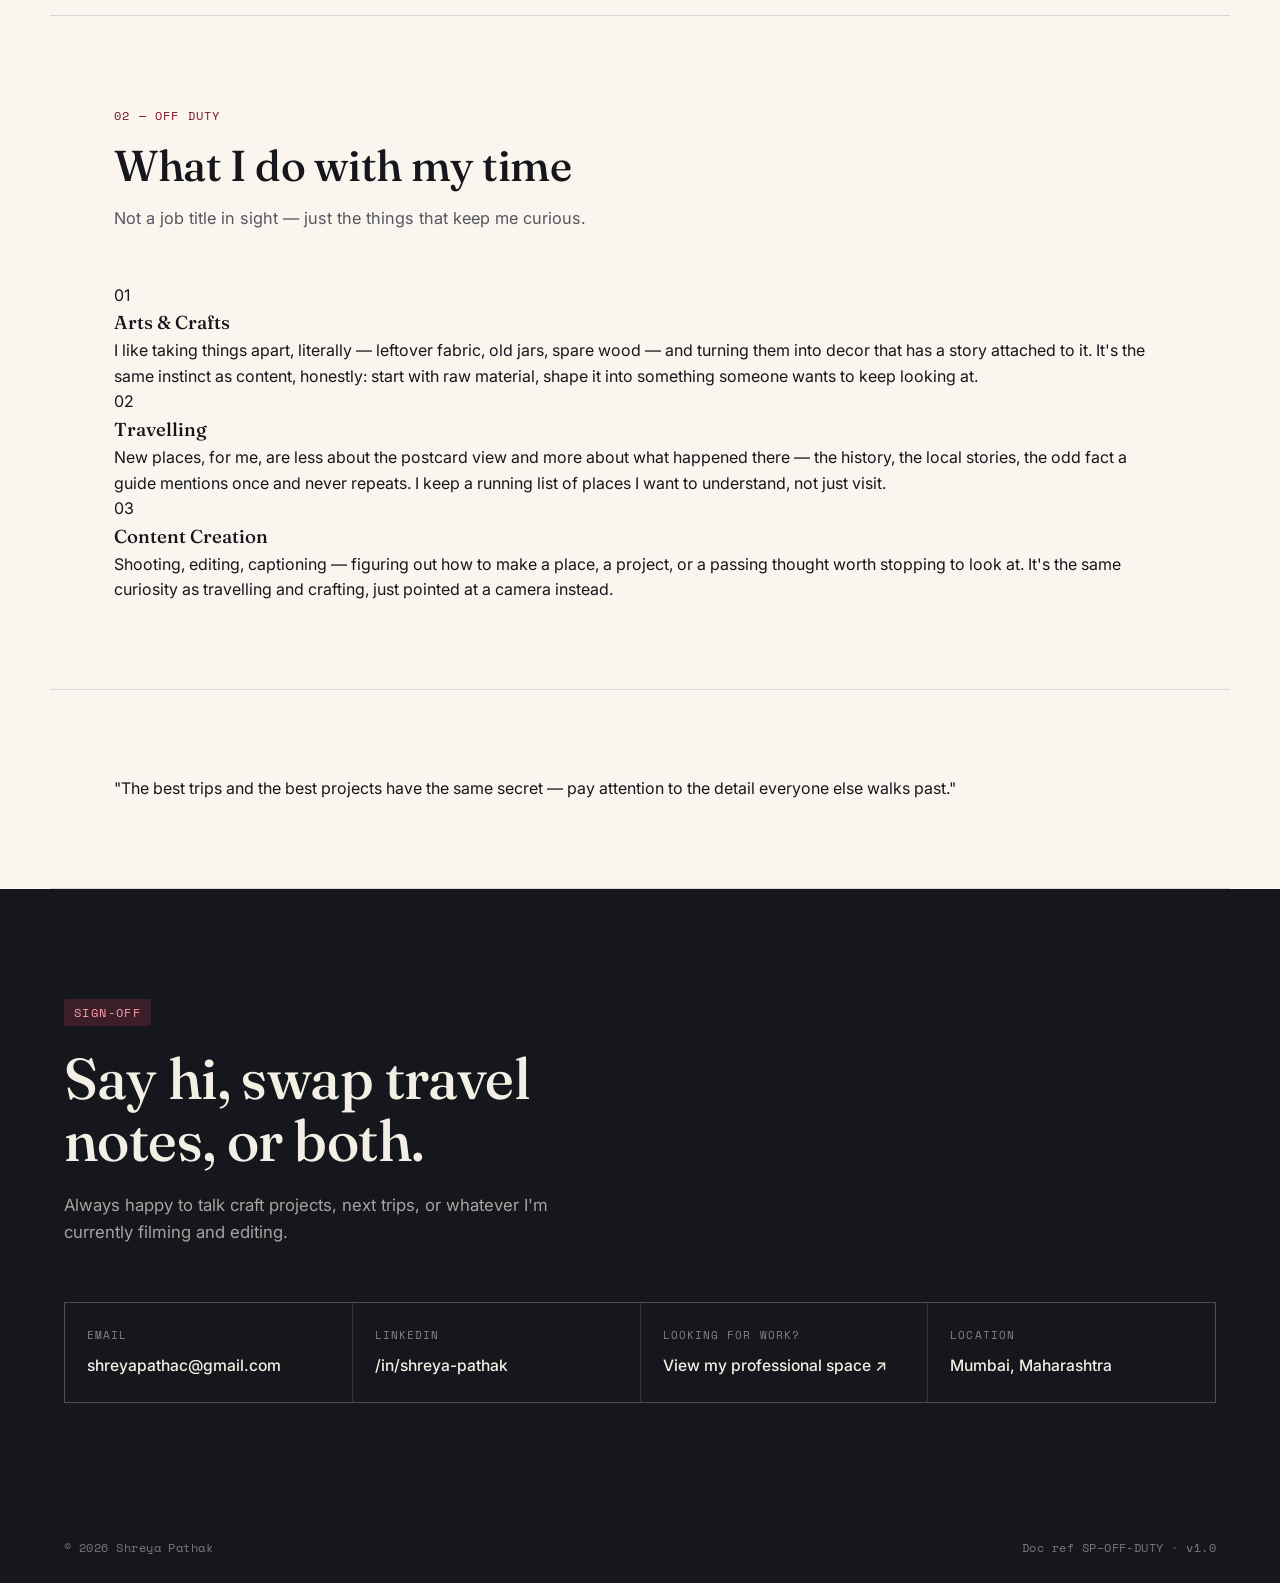
==== commit 6fb08358: "Update index.html" ====
--- a/index.html
+++ b/index.html
@@ -41,7 +41,7 @@
       <span class="hero__title-line hero__title-line--em">Pathak</span>
     </h1>
 
-    <p class="hero__role">Maker · Traveller · Reader</p>
+    <p class="hero__role">Maker · Traveller · Creator</p>
 
     <div class="hero__meta">
       <div class="hero__meta-item">
@@ -68,7 +68,12 @@
     </div>
   </div>
 
-  <div class="hero__side hero__side--personal" aria-hidden="true">
+  <div class="hero__side hero__side--personal">
+    <div class="photo-frame photo-frame--personal" id="personalPhoto">
+      <div class="photo-frame__tape" aria-hidden="true"></div>
+      <img src="assets/img/shreya-personal.jpg" alt="Shreya Pathak on a hilltop overlooking the sea, wearing a yellow flower in her hair" loading="eager">
+      <span class="photo-frame__caption">off duty ✦</span>
+    </div>
     <div class="hero__passion">
       <span class="hero__passion-value">Arts &amp; Crafts</span>
       <span class="hero__passion-label">Turning odd materials into decor pieces nobody's seen before.</span>
@@ -78,8 +83,8 @@
       <span class="hero__passion-label">Chasing the history and small facts behind new places.</span>
     </div>
     <div class="hero__passion">
-      <span class="hero__passion-value">Reading</span>
-      <span class="hero__passion-label">Always a book on the side, always a note in the margin.</span>
+      <span class="hero__passion-value">Content Creation</span>
+      <span class="hero__passion-label">Always a shot on the go, always a caption in the notes app.</span>
     </div>
   </div>
 </header>
@@ -103,7 +108,7 @@
     <ul class="brief__list">
       <li><span class="brief__list-mark">Curiosity</span>New places, their history, and the small facts guidebooks skip</li>
       <li><span class="brief__list-mark">Craft</span>Repurposing everyday materials into something worth keeping</li>
-      <li><span class="brief__list-mark">Quiet time</span>A book, a notebook, and not much else</li>
+      <li><span class="brief__list-mark">Quiet time</span>Phone, good light, and a half-edited reel</li>
     </ul>
   </div>
 </section>
@@ -129,8 +134,8 @@
     </article>
     <article class="passion-card">
       <span class="passion-card__num">03</span>
-      <h3 class="passion-card__title">Reading</h3>
-      <p class="passion-card__text">Usually whatever's within reach — fiction to slow down, non-fiction to feed the same curiosity that shows up everywhere else in my life. Half-read books on the nightstand are a permanent feature.</p>
+      <h3 class="passion-card__title">Content Creation</h3>
+      <p class="passion-card__text">Shooting, editing, captioning — figuring out how to make a place, a project, or a passing thought worth stopping to look at. It's the same curiosity as travelling and crafting, just pointed at a camera instead.</p>
     </article>
   </div>
 </section>
@@ -145,7 +150,7 @@
   <div class="contact__doc">
     <span class="hero__tag">SIGN-OFF</span>
     <h2 class="contact__title">Say hi, swap travel<br>notes, or both.</h2>
-    <p class="contact__text">Always happy to talk craft projects, next trips, or whatever I'm currently reading.</p>
+    <p class="contact__text">Always happy to talk craft projects, next trips, or whatever I'm currently filming and editing.</p>
     <div class="contact__grid">
       <a href="mailto:shreyapathac@gmail.com" class="contact__item">
         <span class="contact__label">Email</span>
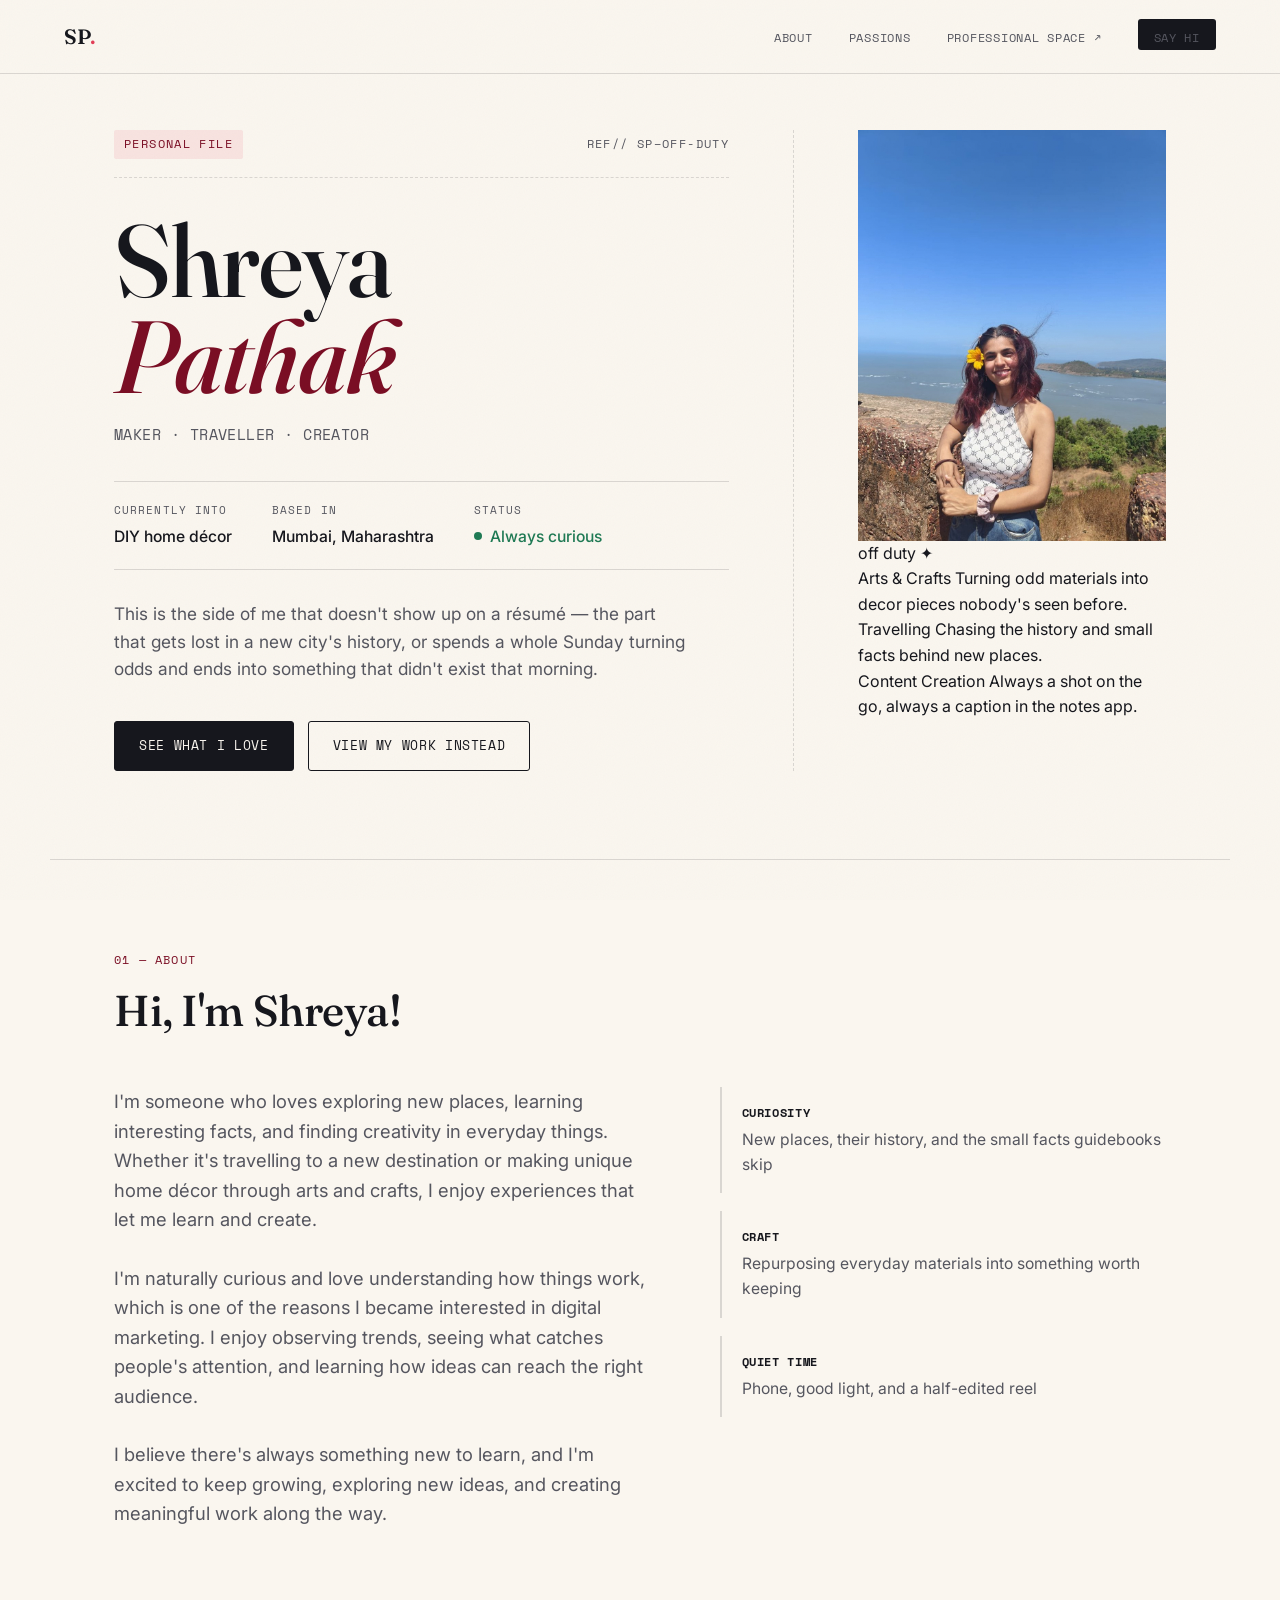
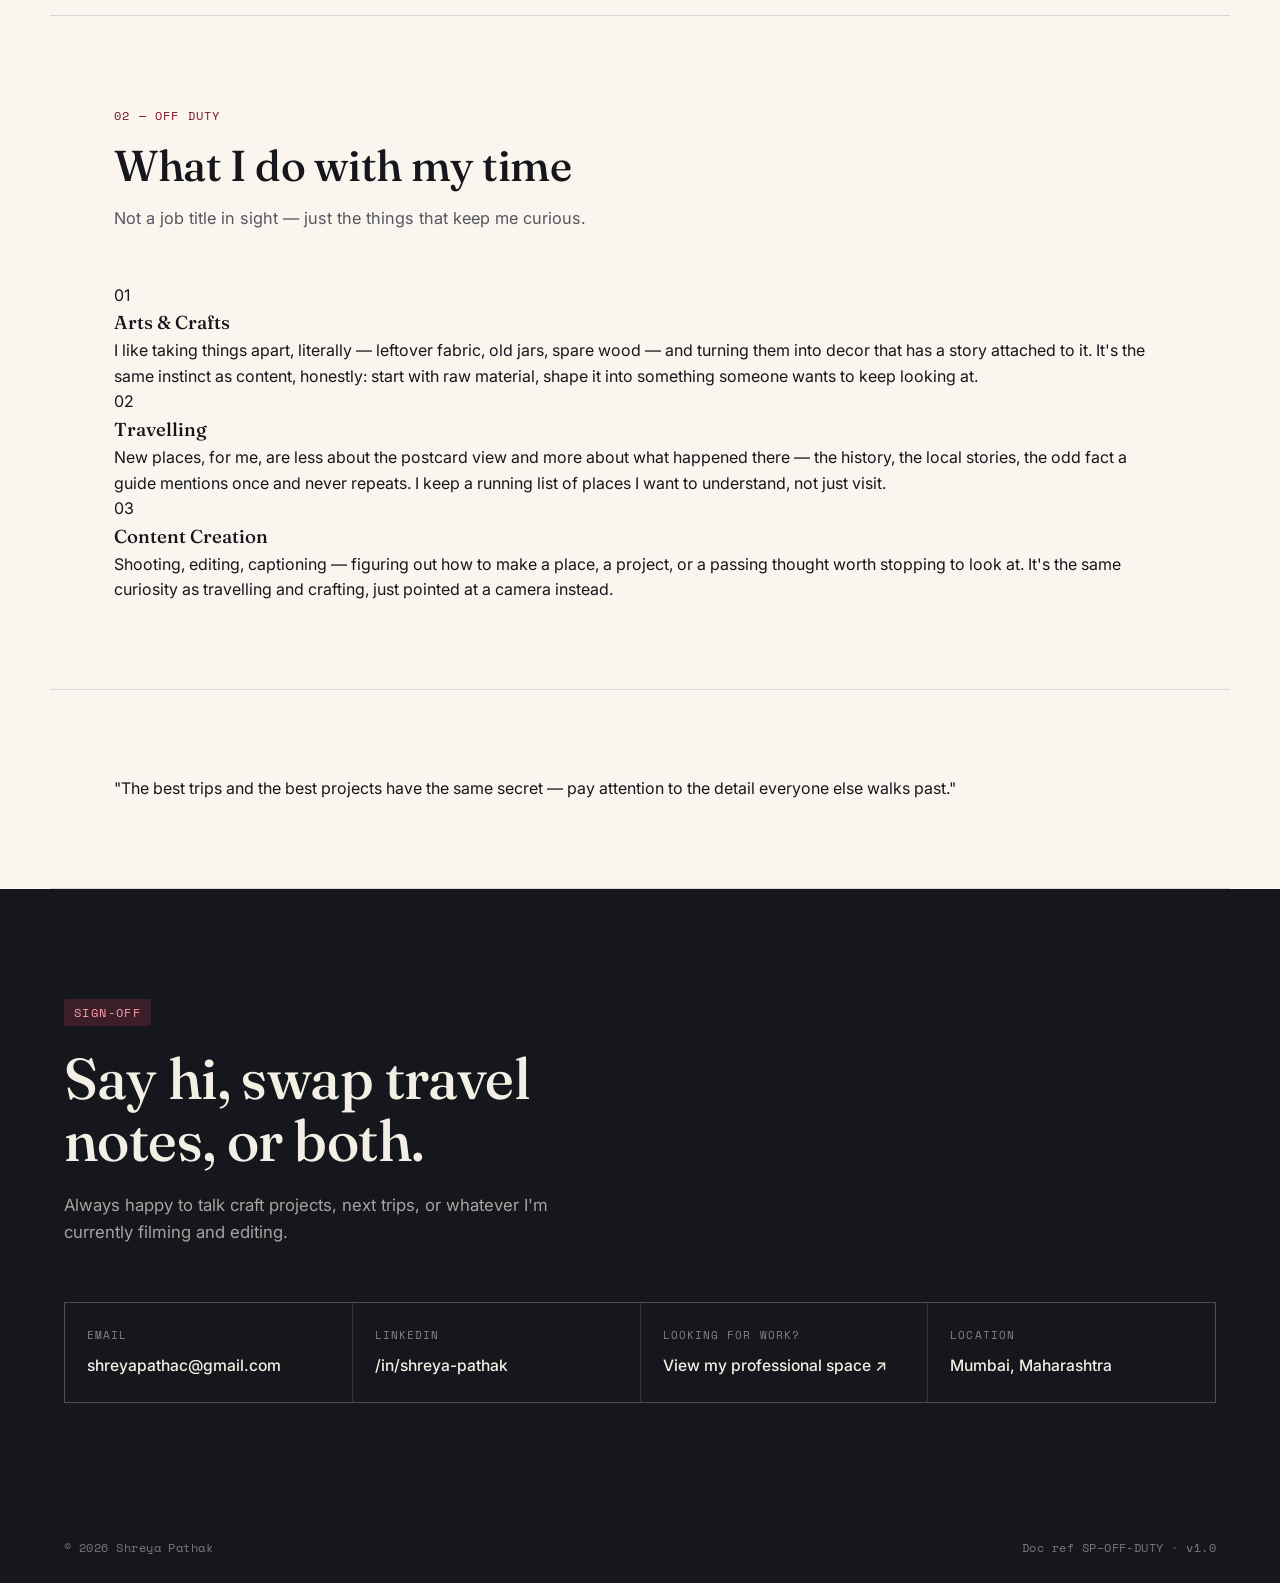
==== commit 616ded71: "Update index.html" ====
(no text change in the page or its own stylesheets)
